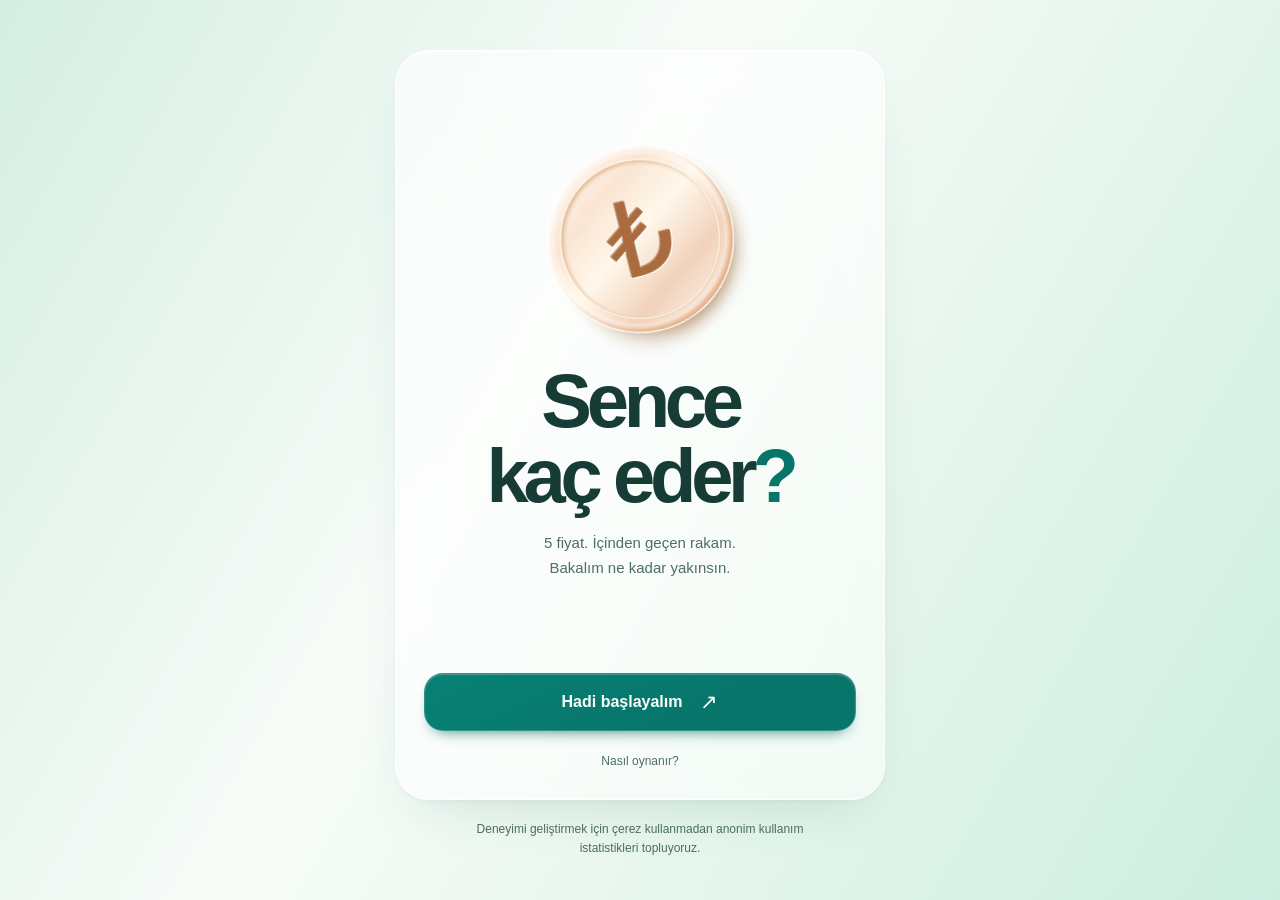
==== index.html @ 6768e103 "Publish site from 2be511b" ====
<!DOCTYPE html><html lang="tr"><head><meta charset="UTF-8"><meta name="viewport" content="width=device-width"><meta name="theme-color" content="#e7f4ef"><meta name="description" content="Her gün 5 yeni soruyla fiyat tahminini test et. Ürünleri, mekânları ve deneyimleri incele, fiyatlarını tahmin et. Ücretsiz oyna, üyelik gerekmez."><link rel="icon" href="/favicon.ico" sizes="16x16 32x32 48x48"><link rel="icon" href="/favicon-96.png" type="image/png" sizes="96x96"><link rel="icon" href="/favicon.svg" type="image/svg+xml" sizes="any"><link rel="apple-touch-icon" href="/apple-touch-icon.png" sizes="180x180"><link rel="canonical" href="https://sencekaceder.com/"><meta property="og:type" content="website"><meta property="og:locale" content="tr_TR"><meta property="og:site_name" content="Sence Kaç Eder?"><meta property="og:title" content="Sence Kaç Eder? | Günlük Fiyat Tahmin Oyunu"><meta property="og:description" content="Her gün 5 yeni soruyla fiyat tahminini test et. Ürünleri, mekânları ve deneyimleri incele, fiyatlarını tahmin et. Ücretsiz oyna, üyelik gerekmez."><meta property="og:url" content="https://sencekaceder.com/"><script type="application/ld+json">{"@context":"https://schema.org","@type":"WebSite","name":"Sence Kaç Eder?","url":"https://sencekaceder.com/","inLanguage":"tr-TR"}</script><title>Sence Kaç Eder? | Günlük Fiyat Tahmin Oyunu</title><link rel="stylesheet" href="/_astro/index.qCvv-Me1.css"></head><body><style>astro-island,astro-slot,astro-static-slot{display:contents}</style><script>(()=>{var e=async t=>{await(await t())()};(self.Astro||(self.Astro={})).load=e;window.dispatchEvent(new Event("astro:load"));})();</script><script>(()=>{var g=Object.defineProperty;var w=(a,s,c)=>s in a?g(a,s,{enumerable:!0,configurable:!0,writable:!0,value:c}):a[s]=c;var l=(a,s,c)=>w(a,typeof s!="symbol"?s+"":s,c);var E=new Set(["__proto__","constructor","prototype"]);{let a={0:t=>y(t),1:t=>c(t),2:t=>new RegExp(t),3:t=>new Date(t),4:t=>new Map(c(t)),5:t=>new Set(c(t)),6:t=>BigInt(t),7:t=>new URL(t),8:t=>new Uint8Array(t),9:t=>new Uint16Array(t),10:t=>new Uint32Array(t),11:t=>Number.POSITIVE_INFINITY*t},s=t=>{let[p,e]=t;return p in a?a[p](e):void 0},c=t=>t.map(s),y=t=>typeof t!="object"||t===null?t:Object.fromEntries(Object.entries(t).map(([p,e])=>[p,s(e)]));class f extends HTMLElement{constructor(){super(...arguments);l(this,"Component");l(this,"hydrator");l(this,"hydrate",async()=>{var b;if(!this.hydrator||!this.isConnected)return;let e=(b=this.parentElement)==null?void 0:b.closest("astro-island[ssr]");if(e){e.addEventListener("astro:hydrate",this.hydrate,{once:!0});return}let r=this.querySelectorAll("astro-slot"),n={},d=this.querySelectorAll("template[data-astro-template]");for(let o of d){let i=o.closest(this.tagName);i!=null&&i.isSameNode(this)&&(n[o.getAttribute("data-astro-template")||"default"]=o.innerHTML,o.remove())}for(let o of r){let i=o.closest(this.tagName);i!=null&&i.isSameNode(this)&&(n[o.getAttribute("name")||"default"]=o.innerHTML)}let u;try{u=this.hasAttribute("props")?y(JSON.parse(this.getAttribute("props"))):{}}catch(o){let i=this.getAttribute("component-url")||"<unknown>",v=this.getAttribute("component-export");throw v&&(i+=` (export ${v})`),console.error(`[hydrate] Error parsing props for component ${i}`,this.getAttribute("props"),o),o}let h;await this.hydrator(this)(this.Component,u,n,{client:this.getAttribute("client")}),this.removeAttribute("ssr"),this.dispatchEvent(new CustomEvent("astro:hydrate"))});l(this,"unmount",()=>{this.isConnected||this.dispatchEvent(new CustomEvent("astro:unmount"))})}disconnectedCallback(){document.removeEventListener("astro:after-swap",this.unmount),document.addEventListener("astro:after-swap",this.unmount,{once:!0})}connectedCallback(){if(!this.hasAttribute("await-children")||document.readyState==="interactive"||document.readyState==="complete")this.childrenConnectedCallback();else{let e=()=>{document.removeEventListener("DOMContentLoaded",e),r.disconnect(),this.childrenConnectedCallback()},r=new MutationObserver(()=>{var n;((n=this.lastChild)==null?void 0:n.nodeType)===Node.COMMENT_NODE&&this.lastChild.nodeValue==="astro:end"&&(this.lastChild.remove(),e())});r.observe(this,{childList:!0}),document.addEventListener("DOMContentLoaded",e)}}async childrenConnectedCallback(){let e=this.getAttribute("before-hydration-url");e&&await import(e),this.start()}getRetryImportUrl(e){let r=new URL(e,document.baseURI);return r.searchParams.set("astro-retry",Date.now().toString()),r.toString()}async importWithRetry(e){try{return await import(e)}catch(r){return await new Promise(n=>setTimeout(n,1e3)),import(this.getRetryImportUrl(e))}}handleHydrationError(e){let r=this.getAttribute("component-url"),n=new CustomEvent("astro:hydration-error",{cancelable:!0,bubbles:!0,composed:!0,detail:{error:e,componentUrl:r}});this.dispatchEvent(n)&&console.error(`[astro-island] Error hydrating ${r}`,e)}async start(){let e=JSON.parse(this.getAttribute("opts")),r=this.getAttribute("client");if(Astro[r]===void 0){window.addEventListener(`astro:${r}`,()=>this.start(),{once:!0});return}try{await Astro[r](async()=>{let n=this.getAttribute("renderer-url");try{let[d,{default:u}]=await Promise.all([this.importWithRetry(this.getAttribute("component-url")),n?this.importWithRetry(n):Promise.resolve({default:()=>()=>{}})]),h=this.getAttribute("component-export")||"default";if(h.includes(".")){this.Component=d;for(let m of h.split(".")){if(E.has(m)||!this.Component||typeof this.Component!="object"&&typeof this.Component!="function"||!Object.hasOwn(this.Component,m))throw new Error(`Invalid component export path: ${h}`);this.Component=this.Component[m]}}else{if(E.has(h))throw new Error(`Invalid component export path: ${h}`);this.Component=d[h]}return this.hydrator=u,this.hydrate}catch(d){return this.handleHydrationError(d),()=>{}}},e,this)}catch(n){this.handleHydrationError(n)}}attributeChangedCallback(){this.hydrate()}}l(f,"observedAttributes",["props"]),customElements.get("astro-island")||customElements.define("astro-island",f)}})();</script><astro-island uid="ZVTG8j" data-preact-island-id="1" component-url="/_astro/Game.D4lIVF66.js" component-export="Game" renderer-url="/_astro/client.WhCvNJpY.js" props="{&quot;quiz&quot;:[0,{&quot;schemaVersion&quot;:[0,1],&quot;date&quot;:[0,&quot;2026-10-31&quot;],&quot;title&quot;:[0,&quot;Sence Kaç Eder?&quot;],&quot;questions&quot;:[1,[[0,{&quot;id&quot;:[0,&quot;3cd3972b-d7e1-437f-942d-eb5e526b1c8e&quot;],&quot;title&quot;:[0,&quot;10 yıllık pasaport&quot;],&quot;prompt&quot;:[0,&quot;Sence bir kişinin harç ve defter bedeli toplam kaç TL?&quot;],&quot;targetPrice&quot;:[0,14800],&quot;information&quot;:[1,[[0,{&quot;type&quot;:[0,&quot;image&quot;],&quot;content&quot;:[0,&quot;Yurt dışı planı yapıyoruz. Önce pasaport!&quot;],&quot;imagePath&quot;:[0,&quot;assets/737e4084fcb768039e3acd4deb7b8e2ad7ac0d7fa36f66caa5822b5039c1fee6.png&quot;],&quot;imageAlt&quot;:[0,&quot;Harita üzerinde ortada bordo, yanında gri ve yeşil Türkiye Cumhuriyeti pasaportları&quot;]}],[0,{&quot;type&quot;:[0,&quot;text&quot;],&quot;content&quot;:[0,&quot;10 yıllık bordo pasaport çıkarıyoruz. Harç ve defter bedelini birlikte ödeyeceğiz.&quot;]}]]]}],[0,{&quot;id&quot;:[0,&quot;472a80d0-28f6-4af8-85f4-04edb8f66702&quot;],&quot;title&quot;:[0,&quot;Düğüne götürülen çeyrek altın&quot;],&quot;prompt&quot;:[0,&quot;Sence bir çeyrek altın kaç eder?&quot;],&quot;targetPrice&quot;:[0,10300],&quot;information&quot;:[1,[[0,{&quot;type&quot;:[0,&quot;image&quot;],&quot;content&quot;:[0,&quot;Düğüne gidiyoruz, bir çeyrek takalım!&quot;],&quot;imagePath&quot;:[0,&quot;assets/cc423c5a70fb5caea53c15cbb779e4caf0e503d17746fa6043d689ba731f6c3a.webp&quot;],&quot;imageAlt&quot;:[0,&quot;Kırmızı kurdeleli çeyrek ziynet altınının Atatürk portresi bulunan yüzü&quot;]}],[0,{&quot;type&quot;:[0,&quot;text&quot;],&quot;content&quot;:[0,&quot;Kuyumcudan yeni tarihli bir çeyrek altın alıyoruz.&quot;]}]]]}],[0,{&quot;id&quot;:[0,&quot;03fb9cff-b701-4272-8dfd-5adca8aa7260&quot;],&quot;title&quot;:[0,&quot;Klasik Monopoly kutusu&quot;],&quot;prompt&quot;:[0,&quot;Bu Monopoly kutusu sence kaç eder?&quot;],&quot;targetPrice&quot;:[0,1750],&quot;information&quot;:[1,[[0,{&quot;type&quot;:[0,&quot;image&quot;],&quot;content&quot;:[0,&quot;Bu akşam masaya Monopoly kuruluyor. Türkçe klasik kutuyu alıyoruz.&quot;],&quot;imagePath&quot;:[0,&quot;assets/6d375bb6344798cc192b249c57f5a6c8b87694892c7ef6e050fa0843b0d84bca.jpg&quot;],&quot;imageAlt&quot;:[0,&quot;Türkçe Klasik Emlak Ticareti Oyunu yazılı, Yeniköy hanesi ve araba piyonu görünen Monopoly kutusu&quot;]}],[0,{&quot;type&quot;:[0,&quot;image&quot;],&quot;content&quot;:[0,&quot;Sokakları alıp kira topluyoruz. Oyun tahtası, piyonlar, tapu kartları ve oyun parası kutuda.&quot;],&quot;imagePath&quot;:[0,&quot;assets/c2dd7d5c5d50835f04619230c5d7e7504e0592334b0c4f00cdc0358220a8531e.jpg&quot;],&quot;imageAlt&quot;:[0,&quot;Monopoly kutusunun yanında açılmış Türkçe oyun tahtası, piyonlar, zarlar, kartlar ve para tepsisi&quot;]}]]]}],[0,{&quot;id&quot;:[0,&quot;f6c47ccc-feee-4910-8b34-474aa7993b1e&quot;],&quot;title&quot;:[0,&quot;Sahilden balık tutmak için olta takımı&quot;],&quot;prompt&quot;:[0,&quot;Bu olta takımının tamamı sence kaç eder?&quot;],&quot;targetPrice&quot;:[0,6500],&quot;information&quot;:[1,[[0,{&quot;type&quot;:[0,&quot;image&quot;],&quot;content&quot;:[0,&quot;Sahile balık tutmaya gidiyoruz. Shimano’nun yeni başlayanlara uygun bir at-çek takımını alıyoruz.&quot;],&quot;imagePath&quot;:[0,&quot;assets/8336126885873ab0937cbe823c88a68f563edda1bd4449c1d3f4bcc000ee1b3d.jpg&quot;],&quot;imageAlt&quot;:[0,&quot;Paketteki Shimano olta kamışının tutma sapı ve halkalarıyla iki parça halinde görünümü&quot;]}],[0,{&quot;type&quot;:[0,&quot;image&quot;],&quot;content&quot;:[0,&quot;Kamış ve makinenin yanında misina, yapay yemler ve koruma kılıfı da pakete dahil.&quot;],&quot;imagePath&quot;:[0,&quot;assets/5e878ab6027ea560b443dd76925e72361a396517e64d185511a4a7eb19be9fcb.png&quot;],&quot;imageAlt&quot;:[0,&quot;Paketteki Shimano olta makinesinin misina sarılan kafası ve çevirme koluyla yakın görünümü&quot;]}]]]}],[0,{&quot;id&quot;:[0,&quot;de27334b-7dfc-4b96-9566-4f8581d792ae&quot;],&quot;title&quot;:[0,&quot;Hoparlörü içinde bir pikap&quot;],&quot;prompt&quot;:[0,&quot;Sence bu pikap kaç TL?&quot;],&quot;targetPrice&quot;:[0,8650],&quot;information&quot;:[1,[[0,{&quot;type&quot;:[0,&quot;image&quot;],&quot;content&quot;:[0,&quot;Plak dinlemeye başlıyoruz. İlk pikabımızı alacağız.&quot;],&quot;imagePath&quot;:[0,&quot;assets/655fa5379d201f317c583fde1e3a9a65aaaf0b96019a94bbd601909113d2184f.jpg&quot;],&quot;imageAlt&quot;:[0,&quot;Masa üzerindeki pikapta plak dinleyen, kulaklık takmış bir kişi&quot;]}],[0,{&quot;type&quot;:[0,&quot;image&quot;],&quot;content&quot;:[0,&quot;Giriş seviyesinde bir model. Hoparlörü içinde; ayrı ses sistemi gerekmiyor.&quot;],&quot;imagePath&quot;:[0,&quot;assets/730215438a62faabc18c501f984b09406c0de5fd89106cdcb3266d4c97885579.jpg&quot;],&quot;imageAlt&quot;:[0,&quot;Kapağı açık pikabın döner tablası, iğnesi ve ses düğmesi&quot;]}]]]}]]]}],&quot;quizVersion&quot;:[0,&quot;93708a1ed5f5233f900649ba76fe9623741d0b6c5e3effbb895af659d5589cf8&quot;]}" ssr client="load" opts="{&quot;name&quot;:&quot;Game&quot;,&quot;value&quot;:true}" await-children><main class="app-shell phase-start" aria-live="polite"><section class="start-preview"><section class="card start-view"><div class="glass-coin" aria-hidden="true"><span>₺</span></div><div class="start-copy"><h1>Sence<br/>kaç eder<span>?</span></h1><p class="start-description">5 fiyat. İçinden geçen rakam.<br/>Bakalım ne kadar yakınsın.</p></div><div class="start-actions"><button class="primary-button" data-primary-action="true">Hadi başlayalım <span aria-hidden="true">↗</span></button><button type="button" class="about-link">Nasıl oynanır?</button></div></section><dialog class="about-dialog" aria-labelledby="about-title"><span class="eyebrow">İKİ DAKİKALIK BİR OYUN</span><h2 id="about-title">Kulağa kolay geliyor.</h2><ul class="about-points"><li><span>01</span><p>Bilgileri incele, beş fiyatı tahmin et.</p></li><li><span>02</span><p>Her soruda beş hakkın var. Yanlış tahminde bir yıldız gider.</p></li><li><span>03</span><p>Gerçek fiyata ±%10 yaklaşırsan bildin!</p></li><li><span>↗</span><p>Her akşam 21.00'de yeni oyun. Ücretsiz, üyelik yok.</p></li></ul><button class="primary-button">Anladım</button></dialog></section></main><footer class="site-footer">Deneyimi geliştirmek için çerez kullanmadan anonim kullanım istatistikleri topluyoruz.</footer><!--astro:end--></astro-island><noscript><section class="no-script"><h1>Sence Kaç Eder?</h1><p>Oyunu oynayabilmek için JavaScript'i etkinleştirmen gerekiyor.</p><p>Bugünün quizinde 5 farklı fiyat tahmini var.</p></section></noscript></body></html>
---- _astro/index.qCvv-Me1.css ----
:root{--color-page:#e7f4ef;--color-surface:#f7fcfa;--color-glass:#ffffff94;--color-primary:#08756b;--color-primary-pressed:#086359;--color-primary-text:#08756b;--color-primary-gradient:#088174;--color-text:#173c36;--color-text-muted:#4e6e63;--color-border:#c8e3d8;--color-reward:#97642b;--color-success:#196c59;--color-error:#a74443;--color-input:#ffffffa6;--color-progress-inactive:#bddbd0;--color-backdrop:#173c364d;--coin-tint:247, 183, 132;--coin-deep:230, 155, 104;--coin-light:255, 246, 232;--coin-shadow:#b48b66;--coin-edge:#e5b086;--coin-rim:#fff9f0;--coin-ring-shadow:#deb58b;--coin-ring-glint:#edd0b0;--coin-ink:#aa6b3f;--coin-ink-shadow:#bf9572;--coin-ground-shadow:151, 92, 48;--font-body:-apple-system, BlinkMacSystemFont, "Segoe UI", sans-serif;--font-display:var(--font-body);--radius-card:34px;--radius-control:19px;--shadow-card:0 24px 60px -30px #206e583d, 0 2px 5px #206e580a, inset 0 1px 0 #fffffff2}*{box-sizing:border-box}html{background:var(--color-page);min-height:100%}body{min-height:100dvh;color:var(--color-text);font-family:var(--font-body);-webkit-font-smoothing:antialiased;background:linear-gradient(120deg,#d5eee3 0%,#f8fcf9 41%,#e3f5ea 70%,#cceee1 100%);margin:0;display:flow-root}button,input{font:inherit}button{color:inherit;-webkit-tap-highlight-color:transparent}button:focus-visible,summary:focus-visible{outline:3px solid var(--color-primary-text);outline-offset:4px}input:focus-visible{outline:3px solid var(--color-primary-text);outline-offset:3px}.app-shell{width:min(490px,100% - 28px);margin:max(16px, env(safe-area-inset-top)) auto 20px}.card{border-radius:var(--radius-card);background:var(--color-glass);box-shadow:var(--shadow-card);-webkit-backdrop-filter:blur(22px);backdrop-filter:blur(22px);border:1px solid #ffffffe6}.site-footer{max-width:400px;padding:0 16px env(safe-area-inset-bottom);color:var(--color-text-muted);text-align:center;margin:18px auto 20px;font-size:12px;line-height:1.55}.eyebrow{color:var(--color-text-muted);letter-spacing:.12em;font-size:10px;font-weight:650;display:block}.primary-button,.secondary-button{border-radius:var(--radius-control);color:#fafffc;background:linear-gradient(155deg, var(--color-primary-gradient), var(--color-primary) 65%);cursor:pointer;border:1px solid #ffffff2e;justify-content:center;align-items:center;gap:18px;width:100%;min-height:58px;padding:15px 24px;font-size:16px;font-weight:650;transition:transform .18s,box-shadow .18s;display:flex;box-shadow:0 8px 16px -10px #086359,inset 0 1px 1px #ffffff3d}.primary-button span[aria-hidden]{font-size:21px;font-weight:400}.primary-button:hover{background:linear-gradient(155deg, var(--color-primary-gradient), var(--color-primary-pressed) 65%)}.primary-button:active{transform:scale(.98)}.primary-button:disabled{color:#55756a;cursor:default;background:#d9e9e1;transform:none;box-shadow:inset 0 1px #fff}.secondary-button{color:var(--color-text);background:var(--color-input)}.ghost-button,.about-link{min-height:44px;color:var(--color-text-muted);cursor:pointer;background:0 0;border:0;padding:10px;font-size:12px}.icon-button{border:1px solid var(--color-border);width:44px;height:44px;color:var(--color-text);background:var(--color-input);cursor:pointer;border-radius:50%;flex:none;font-size:24px}.start-view{text-align:center;flex-direction:column;align-items:center;min-height:min(760px,100dvh - 100px);padding:28px 28px 16px;display:flex}.glass-coin{background:linear-gradient(145deg, #fffffff2, rgba(var(--coin-tint), .35) 29%, rgba(var(--coin-light), .85) 48%, rgba(var(--coin-deep), .44) 70%, #ffffffd9);width:164px;height:164px;box-shadow:10px 12px 18px -12px var(--coin-shadow), inset 2px 2px 3px #fff, inset -3px -4px 4px var(--coin-edge), inset 0 0 0 8px #ffffff52, 0 38px 18px -27px rgba(var(--coin-ground-shadow), .2);border:1px solid #fffffff2;border-radius:50%;flex:none;place-items:center;margin:auto 0 16px;animation:.85s cubic-bezier(.2,.75,.3,1) both coin-arrive;display:grid;position:relative;transform:rotate(-14deg)}.glass-coin:before{content:"";border:1px solid var(--coin-rim);box-shadow:inset 2px 2px 4px var(--coin-ring-shadow), 1px 1px 1px var(--coin-ring-glint);border-radius:50%;position:absolute;inset:13px}.glass-coin span{color:var(--coin-ink);text-shadow:1px 1px #fff, -1px -1px var(--coin-ink-shadow);font-size:91px;font-weight:500}@keyframes coin-arrive{0%{opacity:0;transform:translateY(14px)rotate(-25deg)}}.start-copy{margin-bottom:auto}.start-copy h1{letter-spacing:-.07em;margin:14px 0 18px;font-size:clamp(56px,15vw,69px);font-weight:580;line-height:.99}.start-copy h1>span{color:var(--color-primary-text)}.start-description{color:var(--color-text-muted);margin:0;font-size:15px;line-height:1.65}.start-actions{width:100%;margin-top:26px}.about-link{margin-top:8px;font-size:12px}.game-top{margin:0 8px 15px}.progress-track{grid-template-columns:repeat(5,1fr);gap:5px;display:grid}.progress-segment{background:var(--color-progress-inactive);border-radius:10px;height:3px}.progress-segment.current{background:var(--color-primary)}.progress-segment.done{background:#69ac91}.question-card{flex-direction:column;min-height:min(690px,100dvh - 98px);display:flex}.phase-information .question-card{cursor:pointer}.swipe-area{touch-action:pan-y pinch-zoom}.screen-area{flex-direction:column;flex:1;padding:0 24px 24px;display:flex}.info-screen{flex-direction:column;flex:1;justify-content:center;animation:.32s both enter;display:flex}@keyframes enter{0%{opacity:0;transform:translateY(8px)}}.info-image{object-fit:contain;background:#ffffff9e;border-radius:20px;width:100%;height:min(36dvh,310px);display:block}.info-label{color:var(--color-text-muted);text-transform:uppercase;letter-spacing:.06em;margin:20px 0 10px;font-size:16px;font-weight:650;line-height:1.35}.info-content{letter-spacing:-.035em;margin:0;font-size:clamp(24px,6.5vw,30px);font-weight:580;line-height:1.2}.screen-footer{margin-top:26px}.question-steps{justify-content:center;display:flex}.question-step-list{flex-wrap:wrap;justify-content:center;align-items:center;gap:2px;min-width:0;margin:0;padding:0;list-style:none;display:flex}.question-step{border-radius:50%;justify-content:center;align-items:center;min-width:44px;min-height:44px;padding:10px;display:inline-flex}.question-step-dot{opacity:.5;background:currentColor;border-radius:50%;width:8px;height:8px}.question-step[aria-current=step]{color:var(--color-primary)}.question-step[aria-current=step] .question-step-dot{opacity:1;transform:scale(1.5)}.guess-step{padding-block:6px;font-size:21px;font-weight:600}.guess-step[aria-current=step]{color:#fafffc;background:var(--color-primary);box-shadow:inset 0 1px 1px #ffffff3d}.question-step:hover:not([aria-current=step]){color:var(--color-primary-text);background:var(--color-input)}.guess-screen{text-align:center;align-items:stretch}.guess-intro>.eyebrow{margin-top:clamp(56px,10dvh,84px);font-size:12px}.guess-actions{margin-top:auto;padding-top:30px}.guess-actions>.primary-button{font-size:18px}.guess-footer{margin-top:32px}.guess-screen h2{letter-spacing:-.05em;max-width:420px;margin:24px auto;font-size:clamp(28px,8vw,37px);font-weight:580;line-height:1.13}.guess-hint{min-height:24px;color:var(--color-error);margin:12px 0 0;font-size:16px;font-weight:650}.price-wrap{position:relative}.price-wrap input{width:100%;height:90px;color:var(--color-text);background:var(--color-input);letter-spacing:-.04em;text-align:center;font-variant-numeric:tabular-nums;caret-color:var(--color-primary);border:1px solid #abcdbd;border-radius:22px;padding:0 76px 0 14px;font-size:clamp(36px,9vw,42px);font-weight:550;box-shadow:inset 0 2px 5px #206e580a,0 1px #fff}.price-wrap input::placeholder{color:#66897b}.price-wrap input::selection{color:var(--color-text);background:#c8e3d8}.price-currency{color:var(--color-text-muted);pointer-events:none;font-size:16px;position:absolute;top:50%;right:53px;transform:translateY(-50%)}.price-clear{width:44px;height:44px;color:var(--color-text-muted);cursor:pointer;background:0 0;border:0;border-radius:50%;place-items:center;padding:0;display:grid;position:absolute;top:50%;right:4px;transform:translateY(-50%)}.price-clear:hover{color:var(--color-primary);background:#c8e3d880}.guess-history{margin-top:14px}.guess-history>div{flex-wrap:wrap;justify-content:center;gap:8px;display:flex}.guess-history span{border-bottom:1px solid var(--color-border);padding:6px 10px;font-size:16px;font-weight:550}.guess-history strong{color:var(--color-error);margin-left:3px}.attempt-stars{padding:0 0 12px}.stars{color:var(--color-reward);gap:5px;font-size:23px;line-height:1.3;display:inline-flex}.stars .lost{color:var(--color-progress-inactive)}.attempt-stars .stars{font-size:26px}.reveal-view{text-align:center;flex-direction:column;align-items:center;min-height:min(690px,100dvh - 98px);padding:34px 24px 24px;display:flex}.reveal-icon{width:114px;height:114px;color:var(--color-success);background:linear-gradient(145deg,#f4fffd,#d1e9e4 55%,#eafff9);border:1px solid #fffffff2;border-radius:50%;place-items:center;margin:auto 0 25px;font-size:48px;animation:.5s both enter;display:grid;box-shadow:inset 2px 2px 3px #fff,inset -2px -3px 3px #b8d8cf,0 16px 24px -20px #4c8c7d}.reveal-icon.failed{color:var(--color-error);background:linear-gradient(145deg,#fff8f7,#ecd8d7 65%,#fff5f1);box-shadow:inset 2px 2px 3px #fff,inset -2px -3px 3px #d9b8b7}.reveal-view h1{letter-spacing:-.05em;margin:0;font-size:36px;font-weight:570}.actual-price{width:100%;margin:29px 0 24px}.actual-price small{color:var(--color-text-muted);margin-bottom:8px;font-size:12px;display:block}.actual-price strong{letter-spacing:-.04em;font-size:clamp(32px,9vw,43px);font-weight:550}.actual-price strong span{font-size:18px;font-weight:400}.earned-stars{margin-bottom:auto}.reveal-view>.primary-button{margin-top:30px}.result-view{--result-color:#825f27;text-align:center;flex-direction:column;padding:28px 24px 24px;display:flex}.result-perfect{--result-color:#196c59}.result-great{--result-color:#347345}.result-fair{--result-color:#95602b}.result-low{--result-color:#a74443}.result-score{width:155px;height:155px;color:var(--result-color);background:linear-gradient(145deg,#fff,#daeee3 55%,#fcfffd);border:1px solid #fff;border-radius:50%;justify-content:center;align-items:baseline;margin:0 auto 16px;padding-top:45px;display:flex;box-shadow:inset 2px 2px 3px #fff,inset -2px -3px 3px #b1d6c3,0 20px 24px -22px #6f9f86}.result-score strong{letter-spacing:-.075em;font-size:64px;font-weight:550;line-height:1}.result-score>span{margin-left:5px;font-size:16px}.result-message{letter-spacing:-.025em;margin:0;font-size:20px;font-weight:550}.result-review{text-align:left;margin:23px 0}.result-question{border-bottom:1px solid var(--color-border)}.result-question summary{cursor:pointer;grid-template-columns:15px minmax(0,1fr) auto;align-items:center;gap:10px;min-height:60px;padding:10px 0;list-style:none;display:grid}.result-question summary::-webkit-details-marker{display:none}.result-question-number{color:var(--color-text-muted);font-size:13px}.result-question-title{min-width:0;font-size:16px;font-weight:550;line-height:1.4}.result-question-stars .stars{gap:2px;font-size:16px}.result-question-detail{padding:0 0 18px 25px}.result-question-detail>p{color:var(--color-text-muted);font-size:16px;line-height:1.5}.result-question-detail>strong{color:var(--color-text);letter-spacing:-.04em;font-size:24px}.result-question-detail ul{gap:12px;padding:0;font-size:16px;line-height:1.5;list-style:none;display:grid}.result-question-detail small{color:var(--color-text-muted);font-size:13px;display:block}.share-status{color:var(--color-text-muted);margin:14px 0 0;font-size:14px}.result-actions{gap:12px;display:grid}.follow-profiles{margin:0;padding:0 24px 24px;list-style:none}.follow-profiles li+li{border-top:1px solid var(--color-border)}.follow-profiles a{min-height:80px;color:var(--color-text);text-align:left;border-radius:12px;grid-template-columns:44px minmax(0,1fr) 20px;align-items:center;gap:12px;padding:12px 4px;text-decoration:none;display:grid}.follow-profiles a:hover{background:#e7f4ef}.follow-profiles a:focus-visible{outline:3px solid var(--color-primary-text);outline-offset:2px}.follow-profile-icon{width:44px;height:44px;color:var(--color-primary-text);background:#e7f4ef;border-radius:12px;place-items:center;display:grid}.follow-profile-text{gap:3px;display:grid}.follow-profile-text strong{font-size:16px;font-weight:600}.follow-profile-text>span{color:var(--color-text-muted);font-size:14px}.follow-profile-arrow{color:var(--color-primary-text);font-size:20px}.about-dialog,.follow-dialog{width:min(440px,100% - 28px);max-height:calc(100dvh - 56px);color:var(--color-text);background:var(--color-surface);border:1px solid #fff;border-radius:30px;padding:0;overflow:auto;box-shadow:0 24px 80px #173c3633}.about-dialog::backdrop{background:var(--color-backdrop);-webkit-backdrop-filter:blur(9px);backdrop-filter:blur(9px)}.follow-dialog::backdrop{background:var(--color-backdrop);-webkit-backdrop-filter:blur(9px);backdrop-filter:blur(9px)}.dialog-header{background:var(--color-surface);border-bottom:1px solid var(--color-border);justify-content:space-between;align-items:center;gap:12px;padding:22px;display:flex;position:sticky;top:0}.dialog-header h2{letter-spacing:-.04em;margin:0;font-size:24px;font-weight:550;line-height:1.15}.about-dialog{padding:30px 24px 24px}.about-dialog h2{letter-spacing:-.05em;margin:16px 0 0;font-size:33px;font-weight:550;line-height:1.1}.about-points{gap:0;margin:25px 0;padding:0;list-style:none;display:grid}.about-points li{border-top:1px solid var(--color-border);grid-template-columns:24px 1fr;gap:12px;padding:15px 0;display:grid}.about-points span{color:var(--color-text-muted);font-size:11px}.about-points p{margin:0;font-size:14px;line-height:1.5}.no-script{max-width:440px;margin:40px auto;padding:24px}@media (min-width:760px){.app-shell{margin-top:50px}.start-view{min-height:750px}.question-card,.reveal-view{min-height:700px}.glass-coin{width:188px;height:188px}.glass-coin span{font-size:105px}.start-copy h1{font-size:76px}.screen-area{padding:0 34px 32px}}@media (max-height:720px) and (max-width:759px){.start-view{padding-top:21px}.glass-coin{width:126px;height:126px;margin-top:24px;margin-bottom:8px}.glass-coin span{font-size:70px}.glass-coin:before{inset:10px}.start-copy h1{margin-top:12px;margin-bottom:14px;font-size:58px}.start-description{font-size:13px}.start-actions{margin-top:22px}.screen-area{padding-bottom:20px}.info-image{height:30dvh}.guess-intro>.eyebrow{margin-top:52px}.guess-screen h2{margin-top:22px;margin-bottom:20px;font-size:28px}.price-wrap input{height:78px}.guess-actions{padding-top:21px}.attempt-stars{padding-bottom:10px}.guess-history{margin-top:16px}.reveal-icon{width:93px;height:93px;margin-bottom:20px}.actual-price{margin-top:23px;margin-bottom:22px}.result-view{padding-top:22px}.result-score{width:116px;height:116px;margin-bottom:14px;padding-top:32px}.result-score strong{font-size:48px}.result-review{margin:17px 0}}@media (max-width:350px){.app-shell{width:calc(100% - 20px);margin-top:12px}.start-view{padding-inline:20px}.start-copy h1{font-size:53px}.screen-area,.reveal-view,.result-view{padding-inline:18px}.info-content{font-size:24px}.price-wrap input{font-size:32px}.result-question summary{gap:7px}.result-question-stars .stars{gap:1px}}@media (prefers-reduced-motion:reduce){*,:before,:after{scroll-behavior:auto!important;transition:none!important;animation:none!important}}
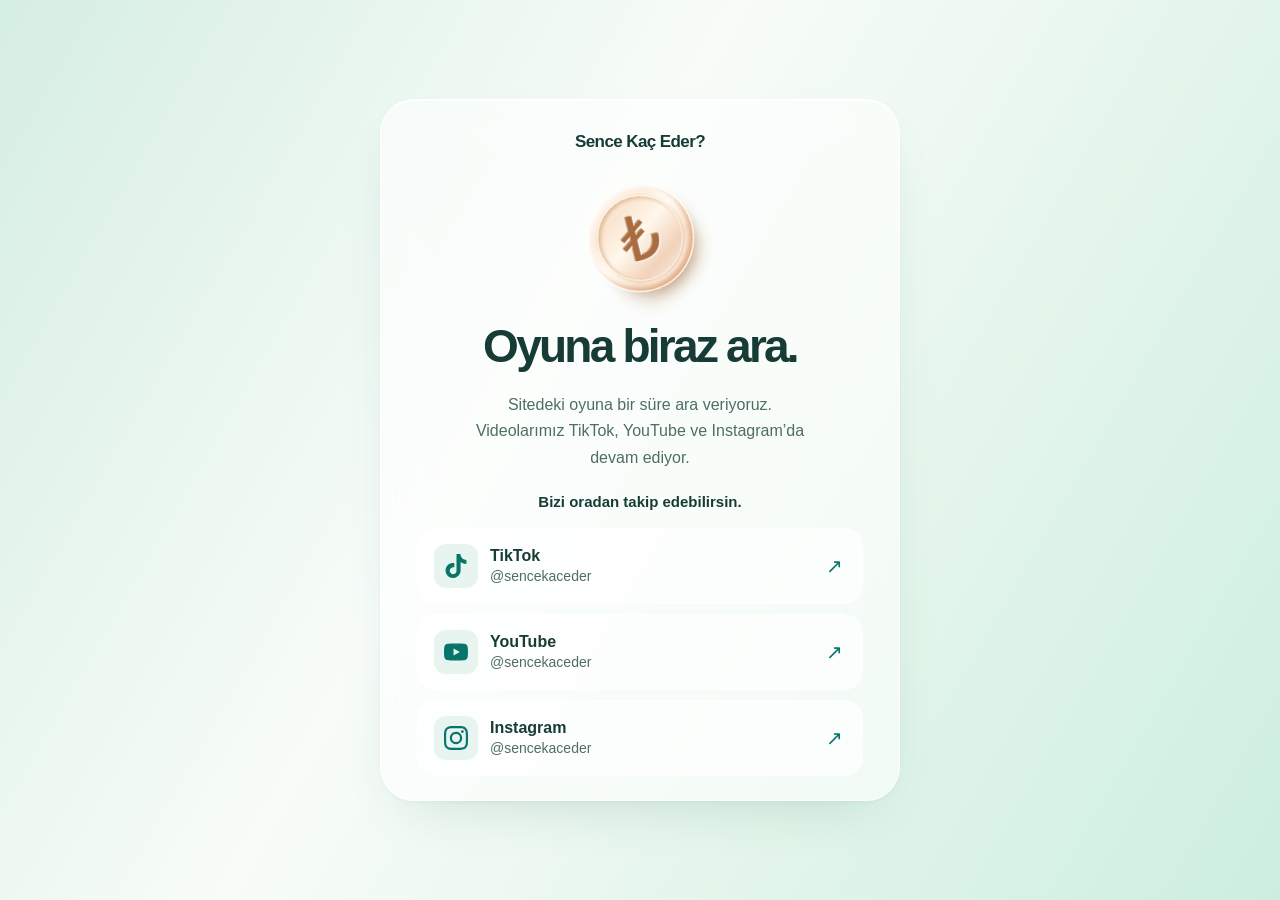
==== commit 1265e43a: "Publish site from 7b657a5" ====
--- a/index.html
+++ b/index.html
@@ -1 +1 @@
-<!DOCTYPE html><html lang="tr"><head><meta charset="UTF-8"><meta name="viewport" content="width=device-width"><meta name="theme-color" content="#e7f4ef"><meta name="description" content="Her gün 5 yeni soruyla fiyat tahminini test et. Ürünleri, mekânları ve deneyimleri incele, fiyatlarını tahmin et. Ücretsiz oyna, üyelik gerekmez."><link rel="icon" href="/favicon.ico" sizes="16x16 32x32 48x48"><link rel="icon" href="/favicon-96.png" type="image/png" sizes="96x96"><link rel="icon" href="/favicon.svg" type="image/svg+xml" sizes="any"><link rel="apple-touch-icon" href="/apple-touch-icon.png" sizes="180x180"><link rel="canonical" href="https://sencekaceder.com/"><meta property="og:type" content="website"><meta property="og:locale" content="tr_TR"><meta property="og:site_name" content="Sence Kaç Eder?"><meta property="og:title" content="Sence Kaç Eder? | Günlük Fiyat Tahmin Oyunu"><meta property="og:description" content="Her gün 5 yeni soruyla fiyat tahminini test et. Ürünleri, mekânları ve deneyimleri incele, fiyatlarını tahmin et. Ücretsiz oyna, üyelik gerekmez."><meta property="og:url" content="https://sencekaceder.com/"><script type="application/ld+json">{"@context":"https://schema.org","@type":"WebSite","name":"Sence Kaç Eder?","url":"https://sencekaceder.com/","inLanguage":"tr-TR"}</script><title>Sence Kaç Eder? | Günlük Fiyat Tahmin Oyunu</title><link rel="stylesheet" href="/_astro/index.qCvv-Me1.css"></head><body><style>astro-island,astro-slot,astro-static-slot{display:contents}</style><script>(()=>{var e=async t=>{await(await t())()};(self.Astro||(self.Astro={})).load=e;window.dispatchEvent(new Event("astro:load"));})();</script><script>(()=>{var g=Object.defineProperty;var w=(a,s,c)=>s in a?g(a,s,{enumerable:!0,configurable:!0,writable:!0,value:c}):a[s]=c;var l=(a,s,c)=>w(a,typeof s!="symbol"?s+"":s,c);var E=new Set(["__proto__","constructor","prototype"]);{let a={0:t=>y(t),1:t=>c(t),2:t=>new RegExp(t),3:t=>new Date(t),4:t=>new Map(c(t)),5:t=>new Set(c(t)),6:t=>BigInt(t),7:t=>new URL(t),8:t=>new Uint8Array(t),9:t=>new Uint16Array(t),10:t=>new Uint32Array(t),11:t=>Number.POSITIVE_INFINITY*t},s=t=>{let[p,e]=t;return p in a?a[p](e):void 0},c=t=>t.map(s),y=t=>typeof t!="object"||t===null?t:Object.fromEntries(Object.entries(t).map(([p,e])=>[p,s(e)]));class f extends HTMLElement{constructor(){super(...arguments);l(this,"Component");l(this,"hydrator");l(this,"hydrate",async()=>{var b;if(!this.hydrator||!this.isConnected)return;let e=(b=this.parentElement)==null?void 0:b.closest("astro-island[ssr]");if(e){e.addEventListener("astro:hydrate",this.hydrate,{once:!0});return}let r=this.querySelectorAll("astro-slot"),n={},d=this.querySelectorAll("template[data-astro-template]");for(let o of d){let i=o.closest(this.tagName);i!=null&&i.isSameNode(this)&&(n[o.getAttribute("data-astro-template")||"default"]=o.innerHTML,o.remove())}for(let o of r){let i=o.closest(this.tagName);i!=null&&i.isSameNode(this)&&(n[o.getAttribute("name")||"default"]=o.innerHTML)}let u;try{u=this.hasAttribute("props")?y(JSON.parse(this.getAttribute("props"))):{}}catch(o){let i=this.getAttribute("component-url")||"<unknown>",v=this.getAttribute("component-export");throw v&&(i+=` (export ${v})`),console.error(`[hydrate] Error parsing props for component ${i}`,this.getAttribute("props"),o),o}let h;await this.hydrator(this)(this.Component,u,n,{client:this.getAttribute("client")}),this.removeAttribute("ssr"),this.dispatchEvent(new CustomEvent("astro:hydrate"))});l(this,"unmount",()=>{this.isConnected||this.dispatchEvent(new CustomEvent("astro:unmount"))})}disconnectedCallback(){document.removeEventListener("astro:after-swap",this.unmount),document.addEventListener("astro:after-swap",this.unmount,{once:!0})}connectedCallback(){if(!this.hasAttribute("await-children")||document.readyState==="interactive"||document.readyState==="complete")this.childrenConnectedCallback();else{let e=()=>{document.removeEventListener("DOMContentLoaded",e),r.disconnect(),this.childrenConnectedCallback()},r=new MutationObserver(()=>{var n;((n=this.lastChild)==null?void 0:n.nodeType)===Node.COMMENT_NODE&&this.lastChild.nodeValue==="astro:end"&&(this.lastChild.remove(),e())});r.observe(this,{childList:!0}),document.addEventListener("DOMContentLoaded",e)}}async childrenConnectedCallback(){let e=this.getAttribute("before-hydration-url");e&&await import(e),this.start()}getRetryImportUrl(e){let r=new URL(e,document.baseURI);return r.searchParams.set("astro-retry",Date.now().toString()),r.toString()}async importWithRetry(e){try{return await import(e)}catch(r){return await new Promise(n=>setTimeout(n,1e3)),import(this.getRetryImportUrl(e))}}handleHydrationError(e){let r=this.getAttribute("component-url"),n=new CustomEvent("astro:hydration-error",{cancelable:!0,bubbles:!0,composed:!0,detail:{error:e,componentUrl:r}});this.dispatchEvent(n)&&console.error(`[astro-island] Error hydrating ${r}`,e)}async start(){let e=JSON.parse(this.getAttribute("opts")),r=this.getAttribute("client");if(Astro[r]===void 0){window.addEventListener(`astro:${r}`,()=>this.start(),{once:!0});return}try{await Astro[r](async()=>{let n=this.getAttribute("renderer-url");try{let[d,{default:u}]=await Promise.all([this.importWithRetry(this.getAttribute("component-url")),n?this.importWithRetry(n):Promise.resolve({default:()=>()=>{}})]),h=this.getAttribute("component-export")||"default";if(h.includes(".")){this.Component=d;for(let m of h.split(".")){if(E.has(m)||!this.Component||typeof this.Component!="object"&&typeof this.Component!="function"||!Object.hasOwn(this.Component,m))throw new Error(`Invalid component export path: ${h}`);this.Component=this.Component[m]}}else{if(E.has(h))throw new Error(`Invalid component export path: ${h}`);this.Component=d[h]}return this.hydrator=u,this.hydrate}catch(d){return this.handleHydrationError(d),()=>{}}},e,this)}catch(n){this.handleHydrationError(n)}}attributeChangedCallback(){this.hydrate()}}l(f,"observedAttributes",["props"]),customElements.get("astro-island")||customElements.define("astro-island",f)}})();</script><astro-island uid="ZVTG8j" data-preact-island-id="1" component-url="/_astro/Game.D4lIVF66.js" component-export="Game" renderer-url="/_astro/client.WhCvNJpY.js" props="{&quot;quiz&quot;:[0,{&quot;schemaVersion&quot;:[0,1],&quot;date&quot;:[0,&quot;2026-10-31&quot;],&quot;title&quot;:[0,&quot;Sence Kaç Eder?&quot;],&quot;questions&quot;:[1,[[0,{&quot;id&quot;:[0,&quot;3cd3972b-d7e1-437f-942d-eb5e526b1c8e&quot;],&quot;title&quot;:[0,&quot;10 yıllık pasaport&quot;],&quot;prompt&quot;:[0,&quot;Sence bir kişinin harç ve defter bedeli toplam kaç TL?&quot;],&quot;targetPrice&quot;:[0,14800],&quot;information&quot;:[1,[[0,{&quot;type&quot;:[0,&quot;image&quot;],&quot;content&quot;:[0,&quot;Yurt dışı planı yapıyoruz. Önce pasaport!&quot;],&quot;imagePath&quot;:[0,&quot;assets/737e4084fcb768039e3acd4deb7b8e2ad7ac0d7fa36f66caa5822b5039c1fee6.png&quot;],&quot;imageAlt&quot;:[0,&quot;Harita üzerinde ortada bordo, yanında gri ve yeşil Türkiye Cumhuriyeti pasaportları&quot;]}],[0,{&quot;type&quot;:[0,&quot;text&quot;],&quot;content&quot;:[0,&quot;10 yıllık bordo pasaport çıkarıyoruz. Harç ve defter bedelini birlikte ödeyeceğiz.&quot;]}]]]}],[0,{&quot;id&quot;:[0,&quot;472a80d0-28f6-4af8-85f4-04edb8f66702&quot;],&quot;title&quot;:[0,&quot;Düğüne götürülen çeyrek altın&quot;],&quot;prompt&quot;:[0,&quot;Sence bir çeyrek altın kaç eder?&quot;],&quot;targetPrice&quot;:[0,10300],&quot;information&quot;:[1,[[0,{&quot;type&quot;:[0,&quot;image&quot;],&quot;content&quot;:[0,&quot;Düğüne gidiyoruz, bir çeyrek takalım!&quot;],&quot;imagePath&quot;:[0,&quot;assets/cc423c5a70fb5caea53c15cbb779e4caf0e503d17746fa6043d689ba731f6c3a.webp&quot;],&quot;imageAlt&quot;:[0,&quot;Kırmızı kurdeleli çeyrek ziynet altınının Atatürk portresi bulunan yüzü&quot;]}],[0,{&quot;type&quot;:[0,&quot;text&quot;],&quot;content&quot;:[0,&quot;Kuyumcudan yeni tarihli bir çeyrek altın alıyoruz.&quot;]}]]]}],[0,{&quot;id&quot;:[0,&quot;03fb9cff-b701-4272-8dfd-5adca8aa7260&quot;],&quot;title&quot;:[0,&quot;Klasik Monopoly kutusu&quot;],&quot;prompt&quot;:[0,&quot;Bu Monopoly kutusu sence kaç eder?&quot;],&quot;targetPrice&quot;:[0,1750],&quot;information&quot;:[1,[[0,{&quot;type&quot;:[0,&quot;image&quot;],&quot;content&quot;:[0,&quot;Bu akşam masaya Monopoly kuruluyor. Türkçe klasik kutuyu alıyoruz.&quot;],&quot;imagePath&quot;:[0,&quot;assets/6d375bb6344798cc192b249c57f5a6c8b87694892c7ef6e050fa0843b0d84bca.jpg&quot;],&quot;imageAlt&quot;:[0,&quot;Türkçe Klasik Emlak Ticareti Oyunu yazılı, Yeniköy hanesi ve araba piyonu görünen Monopoly kutusu&quot;]}],[0,{&quot;type&quot;:[0,&quot;image&quot;],&quot;content&quot;:[0,&quot;Sokakları alıp kira topluyoruz. Oyun tahtası, piyonlar, tapu kartları ve oyun parası kutuda.&quot;],&quot;imagePath&quot;:[0,&quot;assets/c2dd7d5c5d50835f04619230c5d7e7504e0592334b0c4f00cdc0358220a8531e.jpg&quot;],&quot;imageAlt&quot;:[0,&quot;Monopoly kutusunun yanında açılmış Türkçe oyun tahtası, piyonlar, zarlar, kartlar ve para tepsisi&quot;]}]]]}],[0,{&quot;id&quot;:[0,&quot;f6c47ccc-feee-4910-8b34-474aa7993b1e&quot;],&quot;title&quot;:[0,&quot;Sahilden balık tutmak için olta takımı&quot;],&quot;prompt&quot;:[0,&quot;Bu olta takımının tamamı sence kaç eder?&quot;],&quot;targetPrice&quot;:[0,6500],&quot;information&quot;:[1,[[0,{&quot;type&quot;:[0,&quot;image&quot;],&quot;content&quot;:[0,&quot;Sahile balık tutmaya gidiyoruz. Shimano’nun yeni başlayanlara uygun bir at-çek takımını alıyoruz.&quot;],&quot;imagePath&quot;:[0,&quot;assets/8336126885873ab0937cbe823c88a68f563edda1bd4449c1d3f4bcc000ee1b3d.jpg&quot;],&quot;imageAlt&quot;:[0,&quot;Paketteki Shimano olta kamışının tutma sapı ve halkalarıyla iki parça halinde görünümü&quot;]}],[0,{&quot;type&quot;:[0,&quot;image&quot;],&quot;content&quot;:[0,&quot;Kamış ve makinenin yanında misina, yapay yemler ve koruma kılıfı da pakete dahil.&quot;],&quot;imagePath&quot;:[0,&quot;assets/5e878ab6027ea560b443dd76925e72361a396517e64d185511a4a7eb19be9fcb.png&quot;],&quot;imageAlt&quot;:[0,&quot;Paketteki Shimano olta makinesinin misina sarılan kafası ve çevirme koluyla yakın görünümü&quot;]}]]]}],[0,{&quot;id&quot;:[0,&quot;de27334b-7dfc-4b96-9566-4f8581d792ae&quot;],&quot;title&quot;:[0,&quot;Hoparlörü içinde bir pikap&quot;],&quot;prompt&quot;:[0,&quot;Sence bu pikap kaç TL?&quot;],&quot;targetPrice&quot;:[0,8650],&quot;information&quot;:[1,[[0,{&quot;type&quot;:[0,&quot;image&quot;],&quot;content&quot;:[0,&quot;Plak dinlemeye başlıyoruz. İlk pikabımızı alacağız.&quot;],&quot;imagePath&quot;:[0,&quot;assets/655fa5379d201f317c583fde1e3a9a65aaaf0b96019a94bbd601909113d2184f.jpg&quot;],&quot;imageAlt&quot;:[0,&quot;Masa üzerindeki pikapta plak dinleyen, kulaklık takmış bir kişi&quot;]}],[0,{&quot;type&quot;:[0,&quot;image&quot;],&quot;content&quot;:[0,&quot;Giriş seviyesinde bir model. Hoparlörü içinde; ayrı ses sistemi gerekmiyor.&quot;],&quot;imagePath&quot;:[0,&quot;assets/730215438a62faabc18c501f984b09406c0de5fd89106cdcb3266d4c97885579.jpg&quot;],&quot;imageAlt&quot;:[0,&quot;Kapağı açık pikabın döner tablası, iğnesi ve ses düğmesi&quot;]}]]]}]]]}],&quot;quizVersion&quot;:[0,&quot;93708a1ed5f5233f900649ba76fe9623741d0b6c5e3effbb895af659d5589cf8&quot;]}" ssr client="load" opts="{&quot;name&quot;:&quot;Game&quot;,&quot;value&quot;:true}" await-children><main class="app-shell phase-start" aria-live="polite"><section class="start-preview"><section class="card start-view"><div class="glass-coin" aria-hidden="true"><span>₺</span></div><div class="start-copy"><h1>Sence<br/>kaç eder<span>?</span></h1><p class="start-description">5 fiyat. İçinden geçen rakam.<br/>Bakalım ne kadar yakınsın.</p></div><div class="start-actions"><button class="primary-button" data-primary-action="true">Hadi başlayalım <span aria-hidden="true">↗</span></button><button type="button" class="about-link">Nasıl oynanır?</button></div></section><dialog class="about-dialog" aria-labelledby="about-title"><span class="eyebrow">İKİ DAKİKALIK BİR OYUN</span><h2 id="about-title">Kulağa kolay geliyor.</h2><ul class="about-points"><li><span>01</span><p>Bilgileri incele, beş fiyatı tahmin et.</p></li><li><span>02</span><p>Her soruda beş hakkın var. Yanlış tahminde bir yıldız gider.</p></li><li><span>03</span><p>Gerçek fiyata ±%10 yaklaşırsan bildin!</p></li><li><span>↗</span><p>Her akşam 21.00'de yeni oyun. Ücretsiz, üyelik yok.</p></li></ul><button class="primary-button">Anladım</button></dialog></section></main><footer class="site-footer">Deneyimi geliştirmek için çerez kullanmadan anonim kullanım istatistikleri topluyoruz.</footer><!--astro:end--></astro-island><noscript><section class="no-script"><h1>Sence Kaç Eder?</h1><p>Oyunu oynayabilmek için JavaScript'i etkinleştirmen gerekiyor.</p><p>Bugünün quizinde 5 farklı fiyat tahmini var.</p></section></noscript></body></html>+<!DOCTYPE html><html lang="tr" data-astro-cid-px6qshpi><head><meta charset="UTF-8"><meta name="viewport" content="width=device-width"><meta name="theme-color" content="#e7f4ef"><meta name="description" content="Sitedeki oyuna bir süre ara veriyoruz. Videolarımız TikTok, YouTube ve Instagram’da devam ediyor. Bizi oradan takip edebilirsin."><link rel="icon" href="/favicon.ico" sizes="16x16 32x32 48x48"><link rel="icon" href="/favicon-96.png" type="image/png" sizes="96x96"><link rel="icon" href="/favicon.svg" type="image/svg+xml" sizes="any"><link rel="apple-touch-icon" href="/apple-touch-icon.png" sizes="180x180"><link rel="canonical" href="https://sencekaceder.com/"><meta property="og:type" content="website"><meta property="og:locale" content="tr_TR"><meta property="og:site_name" content="Sence Kaç Eder?"><meta property="og:title" content="Sence Kaç Eder? | Videolarda görüşürüz"><meta property="og:description" content="Sitedeki oyuna bir süre ara veriyoruz. Videolarımız TikTok, YouTube ve Instagram’da devam ediyor. Bizi oradan takip edebilirsin."><meta property="og:url" content="https://sencekaceder.com/"><title>Sence Kaç Eder? | Videolarda görüşürüz</title><link rel="stylesheet" href="/_astro/index.DwofSod6.css"></head><body data-astro-cid-px6qshpi><main class="pause-shell" data-astro-cid-px6qshpi><section class="pause-card card" aria-labelledby="pause-title" data-astro-cid-px6qshpi><div class="pause-brand" data-astro-cid-px6qshpi>Sence Kaç Eder?</div><div class="glass-coin pause-coin" aria-hidden="true" data-astro-cid-px6qshpi><span data-astro-cid-px6qshpi>₺</span></div><h1 id="pause-title" data-astro-cid-px6qshpi>Oyuna biraz ara.</h1><p class="pause-description" data-astro-cid-px6qshpi>Sitedeki oyuna bir süre ara veriyoruz.<br data-astro-cid-px6qshpi>Videolarımız TikTok, YouTube ve Instagram’da devam ediyor.</p><p class="pause-invitation" data-astro-cid-px6qshpi>Bizi oradan takip edebilirsin.</p><nav aria-label="Sosyal medya hesaplarımız" data-astro-cid-px6qshpi><ul class="follow-profiles pause-profiles" data-astro-cid-px6qshpi><li data-astro-cid-px6qshpi><a href="https://www.tiktok.com/@sencekaceder" target="_blank" rel="noopener noreferrer" aria-label="TikTok hesabımız (yeni sekmede açılır)" data-astro-cid-px6qshpi><span class="follow-profile-icon" aria-hidden="true" data-astro-cid-px6qshpi><svg width="24" height="24" viewBox="0 0 24 24" fill="currentColor" focusable="false" data-astro-cid-px6qshpi><path d="M12.525.02c1.31-.02 2.61-.01 3.91-.02.08 1.53.63 3.09 1.75 4.17 1.12 1.11 2.7 1.62 4.24 1.79v4.03c-1.44-.05-2.89-.35-4.2-.97-.57-.26-1.1-.59-1.62-.93-.01 2.92.01 5.84-.02 8.75-.08 1.4-.54 2.79-1.35 3.94-1.31 1.92-3.58 3.17-5.91 3.21-1.43.08-2.86-.31-4.08-1.03-2.02-1.19-3.44-3.37-3.65-5.71-.02-.5-.03-1-.01-1.49.18-1.9 1.12-3.72 2.58-4.96 1.66-1.44 3.98-2.13 6.15-1.72.02 1.48-.04 2.96-.04 4.44-.99-.32-2.15-.23-3.02.37-.63.41-1.11 1.04-1.36 1.75-.21.51-.15 1.07-.14 1.61.24 1.64 1.82 3.02 3.5 2.87 1.12-.01 2.19-.66 2.77-1.61.19-.33.4-.67.41-1.06.1-1.79.06-3.57.07-5.36.01-4.03-.01-8.05.02-12.07z" data-astro-cid-px6qshpi></path></svg></span><span class="follow-profile-text" data-astro-cid-px6qshpi><strong data-astro-cid-px6qshpi>TikTok</strong><span data-astro-cid-px6qshpi>@sencekaceder</span></span><span class="follow-profile-arrow" aria-hidden="true" data-astro-cid-px6qshpi>↗</span></a></li><li data-astro-cid-px6qshpi><a href="https://www.youtube.com/@sencekaceder" target="_blank" rel="noopener noreferrer" aria-label="YouTube hesabımız (yeni sekmede açılır)" data-astro-cid-px6qshpi><span class="follow-profile-icon" aria-hidden="true" data-astro-cid-px6qshpi><svg width="24" height="24" viewBox="0 0 24 24" fill="currentColor" focusable="false" data-astro-cid-px6qshpi><path d="M23.498 6.186a3.016 3.016 0 0 0-2.122-2.136C19.505 3.545 12 3.545 12 3.545s-7.505 0-9.377.505A3.017 3.017 0 0 0 .502 6.186C0 8.07 0 12 0 12s0 3.93.502 5.814a3.016 3.016 0 0 0 2.122 2.136c1.871.505 9.376.505 9.376.505s7.505 0 9.377-.505a3.015 3.015 0 0 0 2.122-2.136C24 15.93 24 12 24 12s0-3.93-.502-5.814zM9.545 15.568V8.432L15.818 12l-6.273 3.568z" data-astro-cid-px6qshpi></path></svg></span><span class="follow-profile-text" data-astro-cid-px6qshpi><strong data-astro-cid-px6qshpi>YouTube</strong><span data-astro-cid-px6qshpi>@sencekaceder</span></span><span class="follow-profile-arrow" aria-hidden="true" data-astro-cid-px6qshpi>↗</span></a></li><li data-astro-cid-px6qshpi><a href="https://www.instagram.com/sencekaceder/" target="_blank" rel="noopener noreferrer" aria-label="Instagram hesabımız (yeni sekmede açılır)" data-astro-cid-px6qshpi><span class="follow-profile-icon" aria-hidden="true" data-astro-cid-px6qshpi><svg width="24" height="24" viewBox="0 0 24 24" fill="currentColor" focusable="false" data-astro-cid-px6qshpi><path d="M7.0301.084c-1.2768.0602-2.1487.264-2.911.5634-.7888.3075-1.4575.72-2.1228 1.3877-.6652.6677-1.075 1.3368-1.3802 2.127-.2954.7638-.4956 1.6365-.552 2.914-.0564 1.2775-.0689 1.6882-.0626 4.947.0062 3.2586.0206 3.6671.0825 4.9473.061 1.2765.264 2.1482.5635 2.9107.308.7889.72 1.4573 1.388 2.1228.6679.6655 1.3365 1.0743 2.1285 1.38.7632.295 1.6361.4961 2.9134.552 1.2773.056 1.6884.069 4.9462.0627 3.2578-.0062 3.668-.0207 4.9478-.0814 1.28-.0607 2.147-.2652 2.9098-.5633.7889-.3086 1.4578-.72 2.1228-1.3881.665-.6682 1.0745-1.3378 1.3795-2.1284.2957-.7632.4966-1.636.552-2.9124.056-1.2809.0692-1.6898.063-4.948-.0063-3.2583-.021-3.6668-.0817-4.9465-.0607-1.2797-.264-2.1487-.5633-2.9117-.3084-.7889-.72-1.4568-1.3876-2.1228C21.2982 1.33 20.628.9208 19.8378.6165 19.074.321 18.2017.1197 16.9244.0645 15.6471.0093 15.236-.005 11.977.0014 8.718.0076 8.31.0215 7.0301.0839m.1402 21.6932c-1.17-.0509-1.8053-.2453-2.2287-.408-.5606-.216-.96-.4771-1.3819-.895-.422-.4178-.6811-.8186-.9-1.378-.1644-.4234-.3624-1.058-.4171-2.228-.0595-1.2645-.072-1.6442-.079-4.848-.007-3.2037.0053-3.583.0607-4.848.05-1.169.2456-1.805.408-2.2282.216-.5613.4762-.96.895-1.3816.4188-.4217.8184-.6814 1.3783-.9003.423-.1651 1.0575-.3614 2.227-.4171 1.2655-.06 1.6447-.072 4.848-.079 3.2033-.007 3.5835.005 4.8495.0608 1.169.0508 1.8053.2445 2.228.408.5608.216.96.4754 1.3816.895.4217.4194.6816.8176.9005 1.3787.1653.4217.3617 1.056.4169 2.2263.0602 1.2655.0739 1.645.0796 4.848.0058 3.203-.0055 3.5834-.061 4.848-.051 1.17-.245 1.8055-.408 2.2294-.216.5604-.4763.96-.8954 1.3814-.419.4215-.8181.6811-1.3783.9-.4224.1649-1.0577.3617-2.2262.4174-1.2656.0595-1.6448.072-4.8493.079-3.2045.007-3.5825-.006-4.848-.0608M16.953 5.5864A1.44 1.44 0 1 0 18.39 4.144a1.44 1.44 0 0 0-1.437 1.4424M5.8385 12.012c.0067 3.4032 2.7706 6.1557 6.173 6.1493 3.4026-.0065 6.157-2.7701 6.1506-6.1733-.0065-3.4032-2.771-6.1565-6.174-6.1498-3.403.0067-6.156 2.771-6.1496 6.1738M8 12.0077a4 4 0 1 1 4.008 3.9921A3.9996 3.9996 0 0 1 8 12.0077" data-astro-cid-px6qshpi></path></svg></span><span class="follow-profile-text" data-astro-cid-px6qshpi><strong data-astro-cid-px6qshpi>Instagram</strong><span data-astro-cid-px6qshpi>@sencekaceder</span></span><span class="follow-profile-arrow" aria-hidden="true" data-astro-cid-px6qshpi>↗</span></a></li></ul></nav></section></main></body></html>
--- a/_astro/index.DwofSod6.css
+++ b/_astro/index.DwofSod6.css
@@ -0,0 +1 @@
+:root{--color-page:#e7f4ef;--color-surface:#f7fcfa;--color-glass:#ffffff94;--color-primary:#08756b;--color-primary-pressed:#086359;--color-primary-text:#08756b;--color-primary-gradient:#088174;--color-text:#173c36;--color-text-muted:#4e6e63;--color-border:#c8e3d8;--color-reward:#97642b;--color-success:#196c59;--color-error:#a74443;--color-input:#ffffffa6;--color-progress-inactive:#bddbd0;--color-backdrop:#173c364d;--coin-tint:247, 183, 132;--coin-deep:230, 155, 104;--coin-light:255, 246, 232;--coin-shadow:#b48b66;--coin-edge:#e5b086;--coin-rim:#fff9f0;--coin-ring-shadow:#deb58b;--coin-ring-glint:#edd0b0;--coin-ink:#aa6b3f;--coin-ink-shadow:#bf9572;--coin-ground-shadow:151, 92, 48;--font-body:-apple-system, BlinkMacSystemFont, "Segoe UI", sans-serif;--font-display:var(--font-body);--radius-card:34px;--radius-control:19px;--shadow-card:0 24px 60px -30px #206e583d, 0 2px 5px #206e580a, inset 0 1px 0 #fffffff2}*{box-sizing:border-box}html{background:var(--color-page);min-height:100%}body{min-height:100dvh;color:var(--color-text);font-family:var(--font-body);-webkit-font-smoothing:antialiased;background:linear-gradient(120deg,#d5eee3 0%,#f8fcf9 41%,#e3f5ea 70%,#cceee1 100%);margin:0;display:flow-root}button,input{font:inherit}button{color:inherit;-webkit-tap-highlight-color:transparent}button:focus-visible,summary:focus-visible{outline:3px solid var(--color-primary-text);outline-offset:4px}input:focus-visible{outline:3px solid var(--color-primary-text);outline-offset:3px}.app-shell{width:min(490px,100% - 28px);margin:max(16px, env(safe-area-inset-top)) auto 20px}.card{border-radius:var(--radius-card);background:var(--color-glass);box-shadow:var(--shadow-card);-webkit-backdrop-filter:blur(22px);backdrop-filter:blur(22px);border:1px solid #ffffffe6}.site-footer{max-width:400px;padding:0 16px env(safe-area-inset-bottom);color:var(--color-text-muted);text-align:center;margin:18px auto 20px;font-size:12px;line-height:1.55}.eyebrow{color:var(--color-text-muted);letter-spacing:.12em;font-size:10px;font-weight:650;display:block}.primary-button,.secondary-button{border-radius:var(--radius-control);color:#fafffc;background:linear-gradient(155deg, var(--color-primary-gradient), var(--color-primary) 65%);cursor:pointer;border:1px solid #ffffff2e;justify-content:center;align-items:center;gap:18px;width:100%;min-height:58px;padding:15px 24px;font-size:16px;font-weight:650;transition:transform .18s,box-shadow .18s;display:flex;box-shadow:0 8px 16px -10px #086359,inset 0 1px 1px #ffffff3d}.primary-button span[aria-hidden]{font-size:21px;font-weight:400}.primary-button:hover{background:linear-gradient(155deg, var(--color-primary-gradient), var(--color-primary-pressed) 65%)}.primary-button:active{transform:scale(.98)}.primary-button:disabled{color:#55756a;cursor:default;background:#d9e9e1;transform:none;box-shadow:inset 0 1px #fff}.secondary-button{color:var(--color-text);background:var(--color-input)}.ghost-button,.about-link{min-height:44px;color:var(--color-text-muted);cursor:pointer;background:0 0;border:0;padding:10px;font-size:12px}.icon-button{border:1px solid var(--color-border);width:44px;height:44px;color:var(--color-text);background:var(--color-input);cursor:pointer;border-radius:50%;flex:none;font-size:24px}.start-view{text-align:center;flex-direction:column;align-items:center;min-height:min(760px,100dvh - 100px);padding:28px 28px 16px;display:flex}.glass-coin{background:linear-gradient(145deg, #fffffff2, rgba(var(--coin-tint), .35) 29%, rgba(var(--coin-light), .85) 48%, rgba(var(--coin-deep), .44) 70%, #ffffffd9);width:164px;height:164px;box-shadow:10px 12px 18px -12px var(--coin-shadow), inset 2px 2px 3px #fff, inset -3px -4px 4px var(--coin-edge), inset 0 0 0 8px #ffffff52, 0 38px 18px -27px rgba(var(--coin-ground-shadow), .2);border:1px solid #fffffff2;border-radius:50%;flex:none;place-items:center;margin:auto 0 16px;animation:.85s cubic-bezier(.2,.75,.3,1) both coin-arrive;display:grid;position:relative;transform:rotate(-14deg)}.glass-coin:before{content:"";border:1px solid var(--coin-rim);box-shadow:inset 2px 2px 4px var(--coin-ring-shadow), 1px 1px 1px var(--coin-ring-glint);border-radius:50%;position:absolute;inset:13px}.glass-coin span{color:var(--coin-ink);text-shadow:1px 1px #fff, -1px -1px var(--coin-ink-shadow);font-size:91px;font-weight:500}@keyframes coin-arrive{0%{opacity:0;transform:translateY(14px)rotate(-25deg)}}.start-copy{margin-bottom:auto}.start-copy h1{letter-spacing:-.07em;margin:14px 0 18px;font-size:clamp(56px,15vw,69px);font-weight:580;line-height:.99}.start-copy h1>span{color:var(--color-primary-text)}.start-description{color:var(--color-text-muted);margin:0;font-size:15px;line-height:1.65}.start-actions{width:100%;margin-top:26px}.about-link{margin-top:8px;font-size:12px}.game-top{margin:0 8px 15px}.progress-track{grid-template-columns:repeat(5,1fr);gap:5px;display:grid}.progress-segment{background:var(--color-progress-inactive);border-radius:10px;height:3px}.progress-segment.current{background:var(--color-primary)}.progress-segment.done{background:#69ac91}.question-card{flex-direction:column;min-height:min(690px,100dvh - 98px);display:flex}.phase-information .question-card{cursor:pointer}.swipe-area{touch-action:pan-y pinch-zoom}.screen-area{flex-direction:column;flex:1;padding:0 24px 24px;display:flex}.info-screen{flex-direction:column;flex:1;justify-content:center;animation:.32s both enter;display:flex}@keyframes enter{0%{opacity:0;transform:translateY(8px)}}.info-image{object-fit:contain;background:#ffffff9e;border-radius:20px;width:100%;height:min(36dvh,310px);display:block}.info-label{color:var(--color-text-muted);text-transform:uppercase;letter-spacing:.06em;margin:20px 0 10px;font-size:16px;font-weight:650;line-height:1.35}.info-content{letter-spacing:-.035em;margin:0;font-size:clamp(24px,6.5vw,30px);font-weight:580;line-height:1.2}.screen-footer{margin-top:26px}.question-steps{justify-content:center;display:flex}.question-step-list{flex-wrap:wrap;justify-content:center;align-items:center;gap:2px;min-width:0;margin:0;padding:0;list-style:none;display:flex}.question-step{border-radius:50%;justify-content:center;align-items:center;min-width:44px;min-height:44px;padding:10px;display:inline-flex}.question-step-dot{opacity:.5;background:currentColor;border-radius:50%;width:8px;height:8px}.question-step[aria-current=step]{color:var(--color-primary)}.question-step[aria-current=step] .question-step-dot{opacity:1;transform:scale(1.5)}.guess-step{padding-block:6px;font-size:21px;font-weight:600}.guess-step[aria-current=step]{color:#fafffc;background:var(--color-primary);box-shadow:inset 0 1px 1px #ffffff3d}.question-step:hover:not([aria-current=step]){color:var(--color-primary-text);background:var(--color-input)}.guess-screen{text-align:center;align-items:stretch}.guess-intro>.eyebrow{margin-top:clamp(56px,10dvh,84px);font-size:12px}.guess-actions{margin-top:auto;padding-top:30px}.guess-actions>.primary-button{font-size:18px}.guess-footer{margin-top:32px}.guess-screen h2{letter-spacing:-.05em;max-width:420px;margin:24px auto;font-size:clamp(28px,8vw,37px);font-weight:580;line-height:1.13}.guess-hint{min-height:24px;color:var(--color-error);margin:12px 0 0;font-size:16px;font-weight:650}.price-wrap{position:relative}.price-wrap input{width:100%;height:90px;color:var(--color-text);background:var(--color-input);letter-spacing:-.04em;text-align:center;font-variant-numeric:tabular-nums;caret-color:var(--color-primary);border:1px solid #abcdbd;border-radius:22px;padding:0 76px 0 14px;font-size:clamp(36px,9vw,42px);font-weight:550;box-shadow:inset 0 2px 5px #206e580a,0 1px #fff}.price-wrap input::placeholder{color:#66897b}.price-wrap input::selection{color:var(--color-text);background:#c8e3d8}.price-currency{color:var(--color-text-muted);pointer-events:none;font-size:16px;position:absolute;top:50%;right:53px;transform:translateY(-50%)}.price-clear{width:44px;height:44px;color:var(--color-text-muted);cursor:pointer;background:0 0;border:0;border-radius:50%;place-items:center;padding:0;display:grid;position:absolute;top:50%;right:4px;transform:translateY(-50%)}.price-clear:hover{color:var(--color-primary);background:#c8e3d880}.guess-history{margin-top:14px}.guess-history>div{flex-wrap:wrap;justify-content:center;gap:8px;display:flex}.guess-history span{border-bottom:1px solid var(--color-border);padding:6px 10px;font-size:16px;font-weight:550}.guess-history strong{color:var(--color-error);margin-left:3px}.attempt-stars{padding:0 0 12px}.stars{color:var(--color-reward);gap:5px;font-size:23px;line-height:1.3;display:inline-flex}.stars .lost{color:var(--color-progress-inactive)}.attempt-stars .stars{font-size:26px}.reveal-view{text-align:center;flex-direction:column;align-items:center;min-height:min(690px,100dvh - 98px);padding:34px 24px 24px;display:flex}.reveal-icon{width:114px;height:114px;color:var(--color-success);background:linear-gradient(145deg,#f4fffd,#d1e9e4 55%,#eafff9);border:1px solid #fffffff2;border-radius:50%;place-items:center;margin:auto 0 25px;font-size:48px;animation:.5s both enter;display:grid;box-shadow:inset 2px 2px 3px #fff,inset -2px -3px 3px #b8d8cf,0 16px 24px -20px #4c8c7d}.reveal-icon.failed{color:var(--color-error);background:linear-gradient(145deg,#fff8f7,#ecd8d7 65%,#fff5f1);box-shadow:inset 2px 2px 3px #fff,inset -2px -3px 3px #d9b8b7}.reveal-view h1{letter-spacing:-.05em;margin:0;font-size:36px;font-weight:570}.actual-price{width:100%;margin:29px 0 24px}.actual-price small{color:var(--color-text-muted);margin-bottom:8px;font-size:12px;display:block}.actual-price strong{letter-spacing:-.04em;font-size:clamp(32px,9vw,43px);font-weight:550}.actual-price strong span{font-size:18px;font-weight:400}.earned-stars{margin-bottom:auto}.reveal-view>.primary-button{margin-top:30px}.result-view{--result-color:#825f27;text-align:center;flex-direction:column;padding:28px 24px 24px;display:flex}.result-perfect{--result-color:#196c59}.result-great{--result-color:#347345}.result-fair{--result-color:#95602b}.result-low{--result-color:#a74443}.result-score{width:155px;height:155px;color:var(--result-color);background:linear-gradient(145deg,#fff,#daeee3 55%,#fcfffd);border:1px solid #fff;border-radius:50%;justify-content:center;align-items:baseline;margin:0 auto 16px;padding-top:45px;display:flex;box-shadow:inset 2px 2px 3px #fff,inset -2px -3px 3px #b1d6c3,0 20px 24px -22px #6f9f86}.result-score strong{letter-spacing:-.075em;font-size:64px;font-weight:550;line-height:1}.result-score>span{margin-left:5px;font-size:16px}.result-message{letter-spacing:-.025em;margin:0;font-size:20px;font-weight:550}.result-review{text-align:left;margin:23px 0}.result-question{border-bottom:1px solid var(--color-border)}.result-question summary{cursor:pointer;grid-template-columns:15px minmax(0,1fr) auto;align-items:center;gap:10px;min-height:60px;padding:10px 0;list-style:none;display:grid}.result-question summary::-webkit-details-marker{display:none}.result-question-number{color:var(--color-text-muted);font-size:13px}.result-question-title{min-width:0;font-size:16px;font-weight:550;line-height:1.4}.result-question-stars .stars{gap:2px;font-size:16px}.result-question-detail{padding:0 0 18px 25px}.result-question-detail>p{color:var(--color-text-muted);font-size:16px;line-height:1.5}.result-question-detail>strong{color:var(--color-text);letter-spacing:-.04em;font-size:24px}.result-question-detail ul{gap:12px;padding:0;font-size:16px;line-height:1.5;list-style:none;display:grid}.result-question-detail small{color:var(--color-text-muted);font-size:13px;display:block}.share-status{color:var(--color-text-muted);margin:14px 0 0;font-size:14px}.result-actions{gap:12px;display:grid}.follow-profiles{margin:0;padding:0 24px 24px;list-style:none}.follow-profiles li+li{border-top:1px solid var(--color-border)}.follow-profiles a{min-height:80px;color:var(--color-text);text-align:left;border-radius:12px;grid-template-columns:44px minmax(0,1fr) 20px;align-items:center;gap:12px;padding:12px 4px;text-decoration:none;display:grid}.follow-profiles a:hover{background:#e7f4ef}.follow-profiles a:focus-visible{outline:3px solid var(--color-primary-text);outline-offset:2px}.follow-profile-icon{width:44px;height:44px;color:var(--color-primary-text);background:#e7f4ef;border-radius:12px;place-items:center;display:grid}.follow-profile-text{gap:3px;display:grid}.follow-profile-text strong{font-size:16px;font-weight:600}.follow-profile-text>span{color:var(--color-text-muted);font-size:14px}.follow-profile-arrow{color:var(--color-primary-text);font-size:20px}.about-dialog,.follow-dialog{width:min(440px,100% - 28px);max-height:calc(100dvh - 56px);color:var(--color-text);background:var(--color-surface);border:1px solid #fff;border-radius:30px;padding:0;overflow:auto;box-shadow:0 24px 80px #173c3633}.about-dialog::backdrop{background:var(--color-backdrop);-webkit-backdrop-filter:blur(9px);backdrop-filter:blur(9px)}.follow-dialog::backdrop{background:var(--color-backdrop);-webkit-backdrop-filter:blur(9px);backdrop-filter:blur(9px)}.dialog-header{background:var(--color-surface);border-bottom:1px solid var(--color-border);justify-content:space-between;align-items:center;gap:12px;padding:22px;display:flex;position:sticky;top:0}.dialog-header h2{letter-spacing:-.04em;margin:0;font-size:24px;font-weight:550;line-height:1.15}.about-dialog{padding:30px 24px 24px}.about-dialog h2{letter-spacing:-.05em;margin:16px 0 0;font-size:33px;font-weight:550;line-height:1.1}.about-points{gap:0;margin:25px 0;padding:0;list-style:none;display:grid}.about-points li{border-top:1px solid var(--color-border);grid-template-columns:24px 1fr;gap:12px;padding:15px 0;display:grid}.about-points span{color:var(--color-text-muted);font-size:11px}.about-points p{margin:0;font-size:14px;line-height:1.5}.no-script{max-width:440px;margin:40px auto;padding:24px}@media (min-width:760px){.app-shell{margin-top:50px}.start-view{min-height:750px}.question-card,.reveal-view{min-height:700px}.glass-coin{width:188px;height:188px}.glass-coin span{font-size:105px}.start-copy h1{font-size:76px}.screen-area{padding:0 34px 32px}}@media (max-height:720px) and (max-width:759px){.start-view{padding-top:21px}.glass-coin{width:126px;height:126px;margin-top:24px;margin-bottom:8px}.glass-coin span{font-size:70px}.glass-coin:before{inset:10px}.start-copy h1{margin-top:12px;margin-bottom:14px;font-size:58px}.start-description{font-size:13px}.start-actions{margin-top:22px}.screen-area{padding-bottom:20px}.info-image{height:30dvh}.guess-intro>.eyebrow{margin-top:52px}.guess-screen h2{margin-top:22px;margin-bottom:20px;font-size:28px}.price-wrap input{height:78px}.guess-actions{padding-top:21px}.attempt-stars{padding-bottom:10px}.guess-history{margin-top:16px}.reveal-icon{width:93px;height:93px;margin-bottom:20px}.actual-price{margin-top:23px;margin-bottom:22px}.result-view{padding-top:22px}.result-score{width:116px;height:116px;margin-bottom:14px;padding-top:32px}.result-score strong{font-size:48px}.result-review{margin:17px 0}}@media (max-width:350px){.app-shell{width:calc(100% - 20px);margin-top:12px}.start-view{padding-inline:20px}.start-copy h1{font-size:53px}.screen-area,.reveal-view,.result-view{padding-inline:18px}.info-content{font-size:24px}.price-wrap input{font-size:32px}.result-question summary{gap:7px}.result-question-stars .stars{gap:1px}}@media (prefers-reduced-motion:reduce){*,:before,:after{scroll-behavior:auto!important;transition:none!important;animation:none!important}}.pause-shell[data-astro-cid-px6qshpi]{width:min(520px,100% - 32px);min-height:100dvh;padding-block:max(24px, env(safe-area-inset-top)) max(24px, env(safe-area-inset-bottom));align-items:center;margin-inline:auto;display:grid}.pause-card[data-astro-cid-px6qshpi]{text-align:center;padding:32px 36px 24px}.pause-brand[data-astro-cid-px6qshpi]{letter-spacing:-.035em;font-size:17px;font-weight:650}.pause-coin[data-astro-cid-px6qshpi]{width:108px;height:108px;margin:32px auto 30px}.pause-coin[data-astro-cid-px6qshpi] span[data-astro-cid-px6qshpi]{font-size:62px}.pause-coin[data-astro-cid-px6qshpi]:before{inset:10px}h1[data-astro-cid-px6qshpi]{letter-spacing:-.06em;margin:0 0 20px;font-size:clamp(34px,8.7vw,46px);font-weight:580;line-height:1.08}.pause-description[data-astro-cid-px6qshpi]{max-width:350px;color:var(--color-text-muted);text-wrap:pretty;margin:0 auto;font-size:16px;line-height:1.65}.pause-invitation[data-astro-cid-px6qshpi]{margin:22px 0 18px;font-size:15px;font-weight:600}.pause-profiles[data-astro-cid-px6qshpi]{padding:0}.pause-profiles[data-astro-cid-px6qshpi] li[data-astro-cid-px6qshpi]+li[data-astro-cid-px6qshpi]{border:0;margin-top:10px}.pause-profiles[data-astro-cid-px6qshpi] a[data-astro-cid-px6qshpi]{background:#fff9;border:1px solid #ffffffe6;border-radius:20px;min-height:76px;padding:12px 16px;transition:background .18s}.pause-profiles[data-astro-cid-px6qshpi] a[data-astro-cid-px6qshpi]:hover{background:#fff}@media (max-width:380px){.pause-card[data-astro-cid-px6qshpi]{padding:26px 22px 22px}.pause-coin[data-astro-cid-px6qshpi]{width:88px;height:88px;margin-block:24px}.pause-coin[data-astro-cid-px6qshpi] span[data-astro-cid-px6qshpi]{font-size:50px}.pause-description[data-astro-cid-px6qshpi]{font-size:15px}}
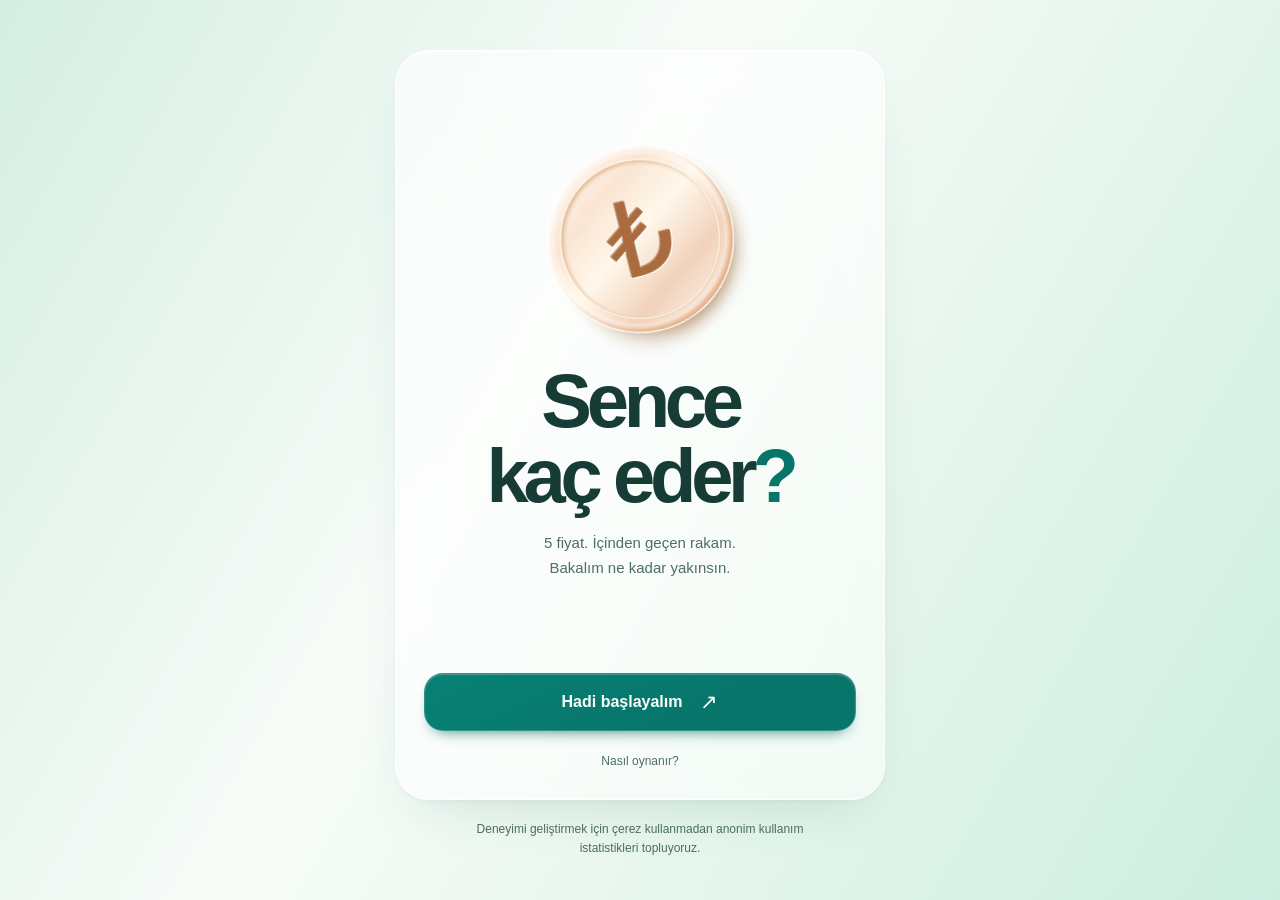
==== commit e5f5d924: "Republish the 23 October 2026 quiz" ====
--- a/index.html
+++ b/index.html
@@ -1 +1 @@
-<!DOCTYPE html><html lang="tr" data-astro-cid-px6qshpi><head><meta charset="UTF-8"><meta name="viewport" content="width=device-width"><meta name="theme-color" content="#e7f4ef"><meta name="description" content="Sitedeki oyuna bir süre ara veriyoruz. Videolarımız TikTok, YouTube ve Instagram’da devam ediyor. Bizi oradan takip edebilirsin."><link rel="icon" href="/favicon.ico" sizes="16x16 32x32 48x48"><link rel="icon" href="/favicon-96.png" type="image/png" sizes="96x96"><link rel="icon" href="/favicon.svg" type="image/svg+xml" sizes="any"><link rel="apple-touch-icon" href="/apple-touch-icon.png" sizes="180x180"><link rel="canonical" href="https://sencekaceder.com/"><meta property="og:type" content="website"><meta property="og:locale" content="tr_TR"><meta property="og:site_name" content="Sence Kaç Eder?"><meta property="og:title" content="Sence Kaç Eder? | Videolarda görüşürüz"><meta property="og:description" content="Sitedeki oyuna bir süre ara veriyoruz. Videolarımız TikTok, YouTube ve Instagram’da devam ediyor. Bizi oradan takip edebilirsin."><meta property="og:url" content="https://sencekaceder.com/"><title>Sence Kaç Eder? | Videolarda görüşürüz</title><link rel="stylesheet" href="/_astro/index.DwofSod6.css"></head><body data-astro-cid-px6qshpi><main class="pause-shell" data-astro-cid-px6qshpi><section class="pause-card card" aria-labelledby="pause-title" data-astro-cid-px6qshpi><div class="pause-brand" data-astro-cid-px6qshpi>Sence Kaç Eder?</div><div class="glass-coin pause-coin" aria-hidden="true" data-astro-cid-px6qshpi><span data-astro-cid-px6qshpi>₺</span></div><h1 id="pause-title" data-astro-cid-px6qshpi>Oyuna biraz ara.</h1><p class="pause-description" data-astro-cid-px6qshpi>Sitedeki oyuna bir süre ara veriyoruz.<br data-astro-cid-px6qshpi>Videolarımız TikTok, YouTube ve Instagram’da devam ediyor.</p><p class="pause-invitation" data-astro-cid-px6qshpi>Bizi oradan takip edebilirsin.</p><nav aria-label="Sosyal medya hesaplarımız" data-astro-cid-px6qshpi><ul class="follow-profiles pause-profiles" data-astro-cid-px6qshpi><li data-astro-cid-px6qshpi><a href="https://www.tiktok.com/@sencekaceder" target="_blank" rel="noopener noreferrer" aria-label="TikTok hesabımız (yeni sekmede açılır)" data-astro-cid-px6qshpi><span class="follow-profile-icon" aria-hidden="true" data-astro-cid-px6qshpi><svg width="24" height="24" viewBox="0 0 24 24" fill="currentColor" focusable="false" data-astro-cid-px6qshpi><path d="M12.525.02c1.31-.02 2.61-.01 3.91-.02.08 1.53.63 3.09 1.75 4.17 1.12 1.11 2.7 1.62 4.24 1.79v4.03c-1.44-.05-2.89-.35-4.2-.97-.57-.26-1.1-.59-1.62-.93-.01 2.92.01 5.84-.02 8.75-.08 1.4-.54 2.79-1.35 3.94-1.31 1.92-3.58 3.17-5.91 3.21-1.43.08-2.86-.31-4.08-1.03-2.02-1.19-3.44-3.37-3.65-5.71-.02-.5-.03-1-.01-1.49.18-1.9 1.12-3.72 2.58-4.96 1.66-1.44 3.98-2.13 6.15-1.72.02 1.48-.04 2.96-.04 4.44-.99-.32-2.15-.23-3.02.37-.63.41-1.11 1.04-1.36 1.75-.21.51-.15 1.07-.14 1.61.24 1.64 1.82 3.02 3.5 2.87 1.12-.01 2.19-.66 2.77-1.61.19-.33.4-.67.41-1.06.1-1.79.06-3.57.07-5.36.01-4.03-.01-8.05.02-12.07z" data-astro-cid-px6qshpi></path></svg></span><span class="follow-profile-text" data-astro-cid-px6qshpi><strong data-astro-cid-px6qshpi>TikTok</strong><span data-astro-cid-px6qshpi>@sencekaceder</span></span><span class="follow-profile-arrow" aria-hidden="true" data-astro-cid-px6qshpi>↗</span></a></li><li data-astro-cid-px6qshpi><a href="https://www.youtube.com/@sencekaceder" target="_blank" rel="noopener noreferrer" aria-label="YouTube hesabımız (yeni sekmede açılır)" data-astro-cid-px6qshpi><span class="follow-profile-icon" aria-hidden="true" data-astro-cid-px6qshpi><svg width="24" height="24" viewBox="0 0 24 24" fill="currentColor" focusable="false" data-astro-cid-px6qshpi><path d="M23.498 6.186a3.016 3.016 0 0 0-2.122-2.136C19.505 3.545 12 3.545 12 3.545s-7.505 0-9.377.505A3.017 3.017 0 0 0 .502 6.186C0 8.07 0 12 0 12s0 3.93.502 5.814a3.016 3.016 0 0 0 2.122 2.136c1.871.505 9.376.505 9.376.505s7.505 0 9.377-.505a3.015 3.015 0 0 0 2.122-2.136C24 15.93 24 12 24 12s0-3.93-.502-5.814zM9.545 15.568V8.432L15.818 12l-6.273 3.568z" data-astro-cid-px6qshpi></path></svg></span><span class="follow-profile-text" data-astro-cid-px6qshpi><strong data-astro-cid-px6qshpi>YouTube</strong><span data-astro-cid-px6qshpi>@sencekaceder</span></span><span class="follow-profile-arrow" aria-hidden="true" data-astro-cid-px6qshpi>↗</span></a></li><li data-astro-cid-px6qshpi><a href="https://www.instagram.com/sencekaceder/" target="_blank" rel="noopener noreferrer" aria-label="Instagram hesabımız (yeni sekmede açılır)" data-astro-cid-px6qshpi><span class="follow-profile-icon" aria-hidden="true" data-astro-cid-px6qshpi><svg width="24" height="24" viewBox="0 0 24 24" fill="currentColor" focusable="false" data-astro-cid-px6qshpi><path d="M7.0301.084c-1.2768.0602-2.1487.264-2.911.5634-.7888.3075-1.4575.72-2.1228 1.3877-.6652.6677-1.075 1.3368-1.3802 2.127-.2954.7638-.4956 1.6365-.552 2.914-.0564 1.2775-.0689 1.6882-.0626 4.947.0062 3.2586.0206 3.6671.0825 4.9473.061 1.2765.264 2.1482.5635 2.9107.308.7889.72 1.4573 1.388 2.1228.6679.6655 1.3365 1.0743 2.1285 1.38.7632.295 1.6361.4961 2.9134.552 1.2773.056 1.6884.069 4.9462.0627 3.2578-.0062 3.668-.0207 4.9478-.0814 1.28-.0607 2.147-.2652 2.9098-.5633.7889-.3086 1.4578-.72 2.1228-1.3881.665-.6682 1.0745-1.3378 1.3795-2.1284.2957-.7632.4966-1.636.552-2.9124.056-1.2809.0692-1.6898.063-4.948-.0063-3.2583-.021-3.6668-.0817-4.9465-.0607-1.2797-.264-2.1487-.5633-2.9117-.3084-.7889-.72-1.4568-1.3876-2.1228C21.2982 1.33 20.628.9208 19.8378.6165 19.074.321 18.2017.1197 16.9244.0645 15.6471.0093 15.236-.005 11.977.0014 8.718.0076 8.31.0215 7.0301.0839m.1402 21.6932c-1.17-.0509-1.8053-.2453-2.2287-.408-.5606-.216-.96-.4771-1.3819-.895-.422-.4178-.6811-.8186-.9-1.378-.1644-.4234-.3624-1.058-.4171-2.228-.0595-1.2645-.072-1.6442-.079-4.848-.007-3.2037.0053-3.583.0607-4.848.05-1.169.2456-1.805.408-2.2282.216-.5613.4762-.96.895-1.3816.4188-.4217.8184-.6814 1.3783-.9003.423-.1651 1.0575-.3614 2.227-.4171 1.2655-.06 1.6447-.072 4.848-.079 3.2033-.007 3.5835.005 4.8495.0608 1.169.0508 1.8053.2445 2.228.408.5608.216.96.4754 1.3816.895.4217.4194.6816.8176.9005 1.3787.1653.4217.3617 1.056.4169 2.2263.0602 1.2655.0739 1.645.0796 4.848.0058 3.203-.0055 3.5834-.061 4.848-.051 1.17-.245 1.8055-.408 2.2294-.216.5604-.4763.96-.8954 1.3814-.419.4215-.8181.6811-1.3783.9-.4224.1649-1.0577.3617-2.2262.4174-1.2656.0595-1.6448.072-4.8493.079-3.2045.007-3.5825-.006-4.848-.0608M16.953 5.5864A1.44 1.44 0 1 0 18.39 4.144a1.44 1.44 0 0 0-1.437 1.4424M5.8385 12.012c.0067 3.4032 2.7706 6.1557 6.173 6.1493 3.4026-.0065 6.157-2.7701 6.1506-6.1733-.0065-3.4032-2.771-6.1565-6.174-6.1498-3.403.0067-6.156 2.771-6.1496 6.1738M8 12.0077a4 4 0 1 1 4.008 3.9921A3.9996 3.9996 0 0 1 8 12.0077" data-astro-cid-px6qshpi></path></svg></span><span class="follow-profile-text" data-astro-cid-px6qshpi><strong data-astro-cid-px6qshpi>Instagram</strong><span data-astro-cid-px6qshpi>@sencekaceder</span></span><span class="follow-profile-arrow" aria-hidden="true" data-astro-cid-px6qshpi>↗</span></a></li></ul></nav></section></main></body></html>+<!DOCTYPE html><html lang="tr"><head><meta charset="UTF-8"><meta name="viewport" content="width=device-width"><meta name="theme-color" content="#e7f4ef"><meta name="description" content="Her gün 5 yeni soruyla fiyat tahminini test et. Ürünleri, mekânları ve deneyimleri incele, fiyatlarını tahmin et. Ücretsiz oyna, üyelik gerekmez."><link rel="icon" href="/favicon.ico" sizes="16x16 32x32 48x48"><link rel="icon" href="/favicon-96.png" type="image/png" sizes="96x96"><link rel="icon" href="/favicon.svg" type="image/svg+xml" sizes="any"><link rel="apple-touch-icon" href="/apple-touch-icon.png" sizes="180x180"><link rel="canonical" href="https://sencekaceder.com/"><meta property="og:type" content="website"><meta property="og:locale" content="tr_TR"><meta property="og:site_name" content="Sence Kaç Eder?"><meta property="og:title" content="Sence Kaç Eder? | Günlük Fiyat Tahmin Oyunu"><meta property="og:description" content="Her gün 5 yeni soruyla fiyat tahminini test et. Ürünleri, mekânları ve deneyimleri incele, fiyatlarını tahmin et. Ücretsiz oyna, üyelik gerekmez."><meta property="og:url" content="https://sencekaceder.com/"><script type="application/ld+json">{"@context":"https://schema.org","@type":"WebSite","name":"Sence Kaç Eder?","url":"https://sencekaceder.com/","inLanguage":"tr-TR"}</script><title>Sence Kaç Eder? | Günlük Fiyat Tahmin Oyunu</title><link rel="stylesheet" href="/_astro/index.DwofSod6.css"></head><body><style>astro-island,astro-slot,astro-static-slot{display:contents}</style><script>(()=>{var e=async t=>{await(await t())()};(self.Astro||(self.Astro={})).load=e;window.dispatchEvent(new Event("astro:load"));})();</script><script>(()=>{var g=Object.defineProperty;var w=(a,s,c)=>s in a?g(a,s,{enumerable:!0,configurable:!0,writable:!0,value:c}):a[s]=c;var l=(a,s,c)=>w(a,typeof s!="symbol"?s+"":s,c);var E=new Set(["__proto__","constructor","prototype"]);{let a={0:t=>y(t),1:t=>c(t),2:t=>new RegExp(t),3:t=>new Date(t),4:t=>new Map(c(t)),5:t=>new Set(c(t)),6:t=>BigInt(t),7:t=>new URL(t),8:t=>new Uint8Array(t),9:t=>new Uint16Array(t),10:t=>new Uint32Array(t),11:t=>Number.POSITIVE_INFINITY*t},s=t=>{let[p,e]=t;return p in a?a[p](e):void 0},c=t=>t.map(s),y=t=>typeof t!="object"||t===null?t:Object.fromEntries(Object.entries(t).map(([p,e])=>[p,s(e)]));class f extends HTMLElement{constructor(){super(...arguments);l(this,"Component");l(this,"hydrator");l(this,"hydrate",async()=>{var b;if(!this.hydrator||!this.isConnected)return;let e=(b=this.parentElement)==null?void 0:b.closest("astro-island[ssr]");if(e){e.addEventListener("astro:hydrate",this.hydrate,{once:!0});return}let r=this.querySelectorAll("astro-slot"),n={},d=this.querySelectorAll("template[data-astro-template]");for(let o of d){let i=o.closest(this.tagName);i!=null&&i.isSameNode(this)&&(n[o.getAttribute("data-astro-template")||"default"]=o.innerHTML,o.remove())}for(let o of r){let i=o.closest(this.tagName);i!=null&&i.isSameNode(this)&&(n[o.getAttribute("name")||"default"]=o.innerHTML)}let u;try{u=this.hasAttribute("props")?y(JSON.parse(this.getAttribute("props"))):{}}catch(o){let i=this.getAttribute("component-url")||"<unknown>",v=this.getAttribute("component-export");throw v&&(i+=` (export ${v})`),console.error(`[hydrate] Error parsing props for component ${i}`,this.getAttribute("props"),o),o}let h;await this.hydrator(this)(this.Component,u,n,{client:this.getAttribute("client")}),this.removeAttribute("ssr"),this.dispatchEvent(new CustomEvent("astro:hydrate"))});l(this,"unmount",()=>{this.isConnected||this.dispatchEvent(new CustomEvent("astro:unmount"))})}disconnectedCallback(){document.removeEventListener("astro:after-swap",this.unmount),document.addEventListener("astro:after-swap",this.unmount,{once:!0})}connectedCallback(){if(!this.hasAttribute("await-children")||document.readyState==="interactive"||document.readyState==="complete")this.childrenConnectedCallback();else{let e=()=>{document.removeEventListener("DOMContentLoaded",e),r.disconnect(),this.childrenConnectedCallback()},r=new MutationObserver(()=>{var n;((n=this.lastChild)==null?void 0:n.nodeType)===Node.COMMENT_NODE&&this.lastChild.nodeValue==="astro:end"&&(this.lastChild.remove(),e())});r.observe(this,{childList:!0}),document.addEventListener("DOMContentLoaded",e)}}async childrenConnectedCallback(){let e=this.getAttribute("before-hydration-url");e&&await import(e),this.start()}getRetryImportUrl(e){let r=new URL(e,document.baseURI);return r.searchParams.set("astro-retry",Date.now().toString()),r.toString()}async importWithRetry(e){try{return await import(e)}catch(r){return await new Promise(n=>setTimeout(n,1e3)),import(this.getRetryImportUrl(e))}}handleHydrationError(e){let r=this.getAttribute("component-url"),n=new CustomEvent("astro:hydration-error",{cancelable:!0,bubbles:!0,composed:!0,detail:{error:e,componentUrl:r}});this.dispatchEvent(n)&&console.error(`[astro-island] Error hydrating ${r}`,e)}async start(){let e=JSON.parse(this.getAttribute("opts")),r=this.getAttribute("client");if(Astro[r]===void 0){window.addEventListener(`astro:${r}`,()=>this.start(),{once:!0});return}try{await Astro[r](async()=>{let n=this.getAttribute("renderer-url");try{let[d,{default:u}]=await Promise.all([this.importWithRetry(this.getAttribute("component-url")),n?this.importWithRetry(n):Promise.resolve({default:()=>()=>{}})]),h=this.getAttribute("component-export")||"default";if(h.includes(".")){this.Component=d;for(let m of h.split(".")){if(E.has(m)||!this.Component||typeof this.Component!="object"&&typeof this.Component!="function"||!Object.hasOwn(this.Component,m))throw new Error(`Invalid component export path: ${h}`);this.Component=this.Component[m]}}else{if(E.has(h))throw new Error(`Invalid component export path: ${h}`);this.Component=d[h]}return this.hydrator=u,this.hydrate}catch(d){return this.handleHydrationError(d),()=>{}}},e,this)}catch(n){this.handleHydrationError(n)}}attributeChangedCallback(){this.hydrate()}}l(f,"observedAttributes",["props"]),customElements.get("astro-island")||customElements.define("astro-island",f)}})();</script><astro-island uid="Z3117I" data-preact-island-id="1" component-url="/_astro/Game.D4lIVF66.js" component-export="Game" renderer-url="/_astro/client.WhCvNJpY.js" props="{&quot;quiz&quot;:[0,{&quot;schemaVersion&quot;:[0,1],&quot;date&quot;:[0,&quot;2026-10-23&quot;],&quot;title&quot;:[0,&quot;Sence Kaç Eder?&quot;],&quot;questions&quot;:[1,[[0,{&quot;id&quot;:[0,&quot;5b6ec742-3d8a-46fc-a028-7556bfad131a&quot;],&quot;title&quot;:[0,&quot;Karaköy Güllüoğlu’ndan 1 kilo baklava&quot;],&quot;prompt&quot;:[0,&quot;Sence Karaköy Güllüoğlu’ndan 1 kilo fıstıklı baklava kaç TL?&quot;],&quot;targetPrice&quot;:[0,2350],&quot;information&quot;:[1,[[0,{&quot;type&quot;:[0,&quot;image&quot;],&quot;content&quot;:[0,&quot;Karaköy Güllüoğlu’ndan klasik fıstıklı baklava alıyoruz.&quot;],&quot;imagePath&quot;:[0,&quot;assets/82c1b3f6b48a99f2d2779577dea4d251843d5243c99920e57d319208f25f2dfd.jpg&quot;],&quot;imageAlt&quot;:[0,&quot;Koyu renkli tabakta katları ve Antep fıstığı görünen klasik baklava dilimleri; arkada bir bardak çay&quot;]}],[0,{&quot;type&quot;:[0,&quot;highlight&quot;],&quot;content&quot;:[0,&quot;1 kilogramlık kutu.\nKaraköy’deki mağazadan teslim alıyoruz.&quot;]}]]]}],[0,{&quot;id&quot;:[0,&quot;cb7f078f-f1cd-4f3e-8388-468d6dad3e51&quot;],&quot;title&quot;:[0,&quot;Bozcaada’ya arabalı feribotla&quot;],&quot;prompt&quot;:[0,&quot;Sence bir otomobilin gidiş-dönüş feribot bileti kaç TL?&quot;],&quot;targetPrice&quot;:[0,2500],&quot;information&quot;:[1,[[0,{&quot;type&quot;:[0,&quot;image&quot;],&quot;content&quot;:[0,&quot;Bozcaada’ya arabayla gidiyoruz. Geyikli’den arabalı feribota bineceğiz.&quot;],&quot;imagePath&quot;:[0,&quot;assets/65faa890c8fab674afb4c8e4fa52a591d45aa8c336604f92e7ebd5701c77f05b.jpg&quot;],&quot;imageAlt&quot;:[0,&quot;Araç güvertesinde otomobiller bulunan, iskeleye yanaşmış bir arabalı feribot&quot;]}],[0,{&quot;type&quot;:[0,&quot;highlight&quot;],&quot;content&quot;:[0,&quot;Denizde yaklaşık 7,5 km yol alıyoruz. Karşıya geçmek 30–35 dakika sürüyor.&quot;]}],[0,{&quot;type&quot;:[0,&quot;text&quot;],&quot;content&quot;:[0,&quot;Gişeden standart bir otomobil için gidiş-dönüş bilet alıyoruz.&quot;]}]]]}],[0,{&quot;id&quot;:[0,&quot;33733d51-459c-4494-9ea2-be4a68cdf91a&quot;],&quot;title&quot;:[0,&quot;Cam silen robot&quot;],&quot;prompt&quot;:[0,&quot;Sence bu robot, istasyonuyla birlikte kaç TL?&quot;],&quot;targetPrice&quot;:[0,29700],&quot;information&quot;:[1,[[0,{&quot;type&quot;:[0,&quot;image&quot;],&quot;label&quot;:[0,&quot;Ecovacs WINBOT W2 OMNI&quot;],&quot;content&quot;:[0,&quot;Cam silmeyi robota bırakıyoruz. Üst segment bir modeli taşınabilir istasyonuyla birlikte sıfır alacağız.&quot;],&quot;imagePath&quot;:[0,&quot;assets/b3ec9309de7ca6c8055fc98001f9626a7c8427a688e6d09661922ddcfa8d2a12.webp&quot;],&quot;imageAlt&quot;:[0,&quot;Üretici görselinde cama tutunan beyaz robot, zemindeki taşınabilir istasyonuna kabloyla bağlı&quot;]}],[0,{&quot;type&quot;:[0,&quot;text&quot;],&quot;content&quot;:[0,&quot;Cama tutunup temizleme sıvısını püskürtüyor, ardından bezle siliyor.&quot;]}],[0,{&quot;type&quot;:[0,&quot;highlight&quot;],&quot;content&quot;:[0,&quot;İstasyonun piliyle yaklaşık 110 dakika, yani iki saate yakın çalışabiliyor.&quot;]}]]]}],[0,{&quot;id&quot;:[0,&quot;83842b62-cb9d-4ffc-a230-00934b8659b9&quot;],&quot;title&quot;:[0,&quot;Saatleri Ayarlama Enstitüsü’ne bilet&quot;],&quot;prompt&quot;:[0,&quot;Sence orta kategori, tek kişilik biletin fiyatı kaç TL?&quot;],&quot;targetPrice&quot;:[0,2600],&quot;information&quot;:[1,[[0,{&quot;type&quot;:[0,&quot;image&quot;],&quot;content&quot;:[0,&quot;Tanpınar’ın Saatleri Ayarlama Enstitüsü romanı sahnede. Bu kez tiyatroya gidiyoruz.&quot;],&quot;imagePath&quot;:[0,&quot;assets/6141d9d571df902f66ddb27f3188ea8d251a4f6fff24b7686ea8c246c5f5efa7.png&quot;],&quot;imageAlt&quot;:[0,&quot;Serkan Keskin’in yüzü ve saat ibreleriyle tasarlanmış Saatleri Ayarlama Enstitüsü oyun afişi&quot;]}],[0,{&quot;type&quot;:[0,&quot;image&quot;],&quot;content&quot;:[0,&quot;Serkan Keskin, tek kişilik oyunda pek çok karakteri canlandırıyor. Gösteri 115 dakika sürüyor.&quot;],&quot;imagePath&quot;:[0,&quot;assets/734fc6c3b83bc5f065e6b3070b2d6472a7bb8ac7f01e94eff144263ba5d5255b.jpg&quot;],&quot;imageAlt&quot;:[0,&quot;Serkan Keskin, oyunda saat kadranlı masasının arkasında telefonla konuşurken&quot;]}],[0,{&quot;type&quot;:[0,&quot;highlight&quot;],&quot;content&quot;:[0,&quot;7 Kasım 2026, 21.00 · Bostancı Gösteri Merkezi, İstanbul.\nYan tribünlerden tek kişilik bilet bakıyoruz.&quot;]}]]]}],[0,{&quot;id&quot;:[0,&quot;1a99e865-90d3-4fcb-a40e-8fb1bd66e451&quot;],&quot;title&quot;:[0,&quot;90’lardan bir Şahin&quot;],&quot;prompt&quot;:[0,&quot;Sence bu ayarda bir Şahin’in ikinci el ilan fiyatı yaklaşık kaç TL?&quot;],&quot;targetPrice&quot;:[0,180000],&quot;information&quot;:[1,[[0,{&quot;type&quot;:[0,&quot;image&quot;],&quot;label&quot;:[0,&quot;Temsili görsel&quot;],&quot;content&quot;:[0,&quot;Mahalleden tanıdık bir yüz: 90’lardan bir Tofaş Şahin alıyoruz.&quot;],&quot;imagePath&quot;:[0,&quot;assets/cebe7292492470f793b7a07ea97c95e42d3799dbd254ba18c33581d21f6c5248.png&quot;],&quot;imageAlt&quot;:[0,&quot;Yapay zekâyla üretilmiş temsili görsel: sokakta park edilmiş bordo, 1990’lar Tofaş Şahin&quot;]}],[0,{&quot;type&quot;:[0,&quot;text&quot;],&quot;content&quot;:[0,&quot;90’ların ortalarından, LPG’li ve manuel bir Şahin S. Yaşının izlerini taşısa da günlük kullanılabilecek durumda.&quot;]}]]]}]]]}],&quot;quizVersion&quot;:[0,&quot;05aa94c6df32db9df33e6918b5a66e7e08c26717bd2afb27940a22f533672611&quot;]}" ssr client="load" opts="{&quot;name&quot;:&quot;Game&quot;,&quot;value&quot;:true}" await-children><main class="app-shell phase-start" aria-live="polite"><section class="start-preview"><section class="card start-view"><div class="glass-coin" aria-hidden="true"><span>₺</span></div><div class="start-copy"><h1>Sence<br/>kaç eder<span>?</span></h1><p class="start-description">5 fiyat. İçinden geçen rakam.<br/>Bakalım ne kadar yakınsın.</p></div><div class="start-actions"><button class="primary-button" data-primary-action="true">Hadi başlayalım <span aria-hidden="true">↗</span></button><button type="button" class="about-link">Nasıl oynanır?</button></div></section><dialog class="about-dialog" aria-labelledby="about-title"><span class="eyebrow">İKİ DAKİKALIK BİR OYUN</span><h2 id="about-title">Kulağa kolay geliyor.</h2><ul class="about-points"><li><span>01</span><p>Bilgileri incele, beş fiyatı tahmin et.</p></li><li><span>02</span><p>Her soruda beş hakkın var. Yanlış tahminde bir yıldız gider.</p></li><li><span>03</span><p>Gerçek fiyata ±%10 yaklaşırsan bildin!</p></li><li><span>↗</span><p>Her akşam 21.00'de yeni oyun. Ücretsiz, üyelik yok.</p></li></ul><button class="primary-button">Anladım</button></dialog></section></main><footer class="site-footer">Deneyimi geliştirmek için çerez kullanmadan anonim kullanım istatistikleri topluyoruz.</footer><!--astro:end--></astro-island><noscript><section class="no-script"><h1>Sence Kaç Eder?</h1><p>Oyunu oynayabilmek için JavaScript'i etkinleştirmen gerekiyor.</p><p>Bugünün quizinde 5 farklı fiyat tahmini var.</p></section></noscript></body></html>
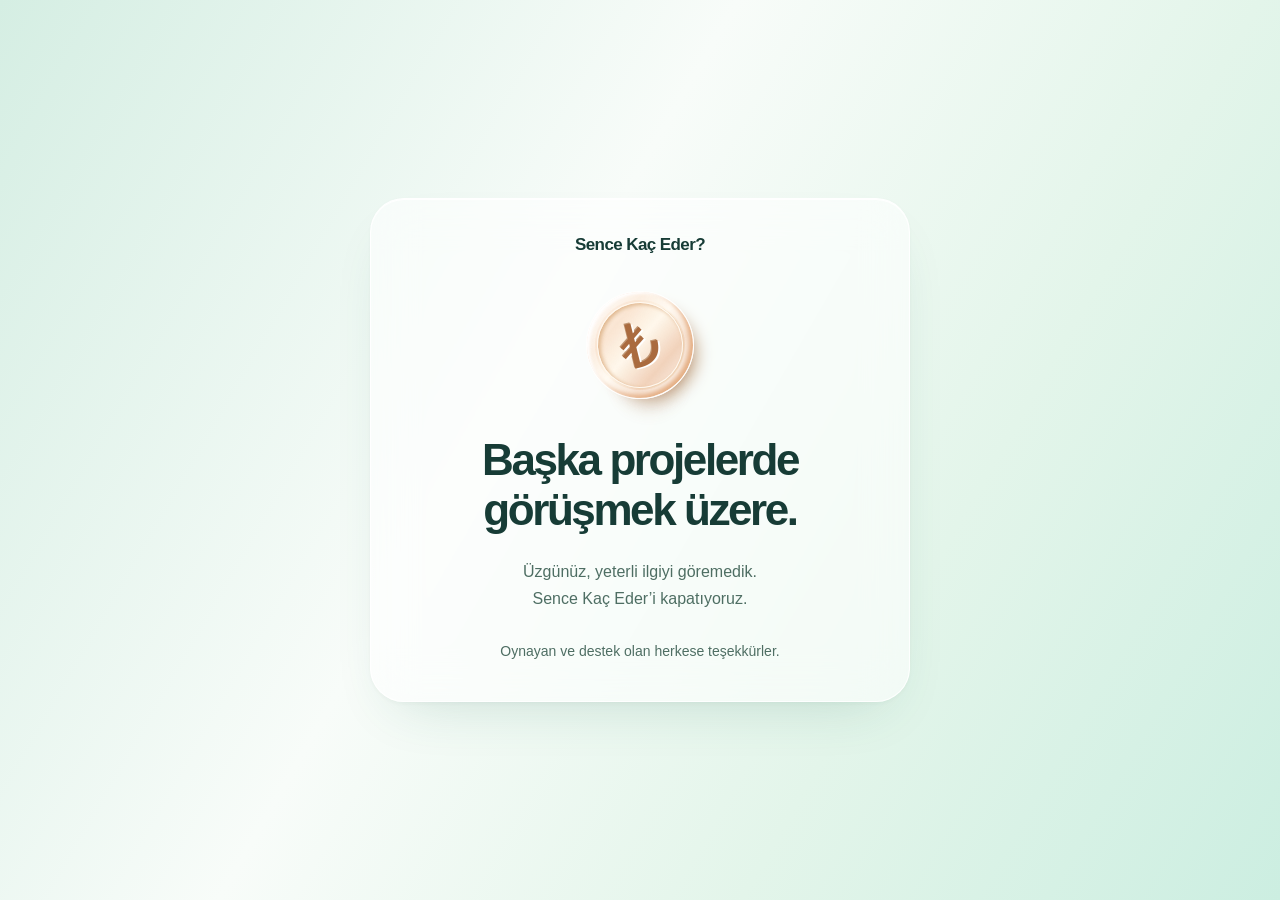
==== commit bffc4f3d: "Publish site from a67a15c" ====
--- a/index.html
+++ b/index.html
@@ -1 +1 @@
-<!DOCTYPE html><html lang="tr"><head><meta charset="UTF-8"><meta name="viewport" content="width=device-width"><meta name="theme-color" content="#e7f4ef"><meta name="description" content="Her gün 5 yeni soruyla fiyat tahminini test et. Ürünleri, mekânları ve deneyimleri incele, fiyatlarını tahmin et. Ücretsiz oyna, üyelik gerekmez."><link rel="icon" href="/favicon.ico" sizes="16x16 32x32 48x48"><link rel="icon" href="/favicon-96.png" type="image/png" sizes="96x96"><link rel="icon" href="/favicon.svg" type="image/svg+xml" sizes="any"><link rel="apple-touch-icon" href="/apple-touch-icon.png" sizes="180x180"><link rel="canonical" href="https://sencekaceder.com/"><meta property="og:type" content="website"><meta property="og:locale" content="tr_TR"><meta property="og:site_name" content="Sence Kaç Eder?"><meta property="og:title" content="Sence Kaç Eder? | Günlük Fiyat Tahmin Oyunu"><meta property="og:description" content="Her gün 5 yeni soruyla fiyat tahminini test et. Ürünleri, mekânları ve deneyimleri incele, fiyatlarını tahmin et. Ücretsiz oyna, üyelik gerekmez."><meta property="og:url" content="https://sencekaceder.com/"><script type="application/ld+json">{"@context":"https://schema.org","@type":"WebSite","name":"Sence Kaç Eder?","url":"https://sencekaceder.com/","inLanguage":"tr-TR"}</script><title>Sence Kaç Eder? | Günlük Fiyat Tahmin Oyunu</title><link rel="stylesheet" href="/_astro/index.DwofSod6.css"></head><body><style>astro-island,astro-slot,astro-static-slot{display:contents}</style><script>(()=>{var e=async t=>{await(await t())()};(self.Astro||(self.Astro={})).load=e;window.dispatchEvent(new Event("astro:load"));})();</script><script>(()=>{var g=Object.defineProperty;var w=(a,s,c)=>s in a?g(a,s,{enumerable:!0,configurable:!0,writable:!0,value:c}):a[s]=c;var l=(a,s,c)=>w(a,typeof s!="symbol"?s+"":s,c);var E=new Set(["__proto__","constructor","prototype"]);{let a={0:t=>y(t),1:t=>c(t),2:t=>new RegExp(t),3:t=>new Date(t),4:t=>new Map(c(t)),5:t=>new Set(c(t)),6:t=>BigInt(t),7:t=>new URL(t),8:t=>new Uint8Array(t),9:t=>new Uint16Array(t),10:t=>new Uint32Array(t),11:t=>Number.POSITIVE_INFINITY*t},s=t=>{let[p,e]=t;return p in a?a[p](e):void 0},c=t=>t.map(s),y=t=>typeof t!="object"||t===null?t:Object.fromEntries(Object.entries(t).map(([p,e])=>[p,s(e)]));class f extends HTMLElement{constructor(){super(...arguments);l(this,"Component");l(this,"hydrator");l(this,"hydrate",async()=>{var b;if(!this.hydrator||!this.isConnected)return;let e=(b=this.parentElement)==null?void 0:b.closest("astro-island[ssr]");if(e){e.addEventListener("astro:hydrate",this.hydrate,{once:!0});return}let r=this.querySelectorAll("astro-slot"),n={},d=this.querySelectorAll("template[data-astro-template]");for(let o of d){let i=o.closest(this.tagName);i!=null&&i.isSameNode(this)&&(n[o.getAttribute("data-astro-template")||"default"]=o.innerHTML,o.remove())}for(let o of r){let i=o.closest(this.tagName);i!=null&&i.isSameNode(this)&&(n[o.getAttribute("name")||"default"]=o.innerHTML)}let u;try{u=this.hasAttribute("props")?y(JSON.parse(this.getAttribute("props"))):{}}catch(o){let i=this.getAttribute("component-url")||"<unknown>",v=this.getAttribute("component-export");throw v&&(i+=` (export ${v})`),console.error(`[hydrate] Error parsing props for component ${i}`,this.getAttribute("props"),o),o}let h;await this.hydrator(this)(this.Component,u,n,{client:this.getAttribute("client")}),this.removeAttribute("ssr"),this.dispatchEvent(new CustomEvent("astro:hydrate"))});l(this,"unmount",()=>{this.isConnected||this.dispatchEvent(new CustomEvent("astro:unmount"))})}disconnectedCallback(){document.removeEventListener("astro:after-swap",this.unmount),document.addEventListener("astro:after-swap",this.unmount,{once:!0})}connectedCallback(){if(!this.hasAttribute("await-children")||document.readyState==="interactive"||document.readyState==="complete")this.childrenConnectedCallback();else{let e=()=>{document.removeEventListener("DOMContentLoaded",e),r.disconnect(),this.childrenConnectedCallback()},r=new MutationObserver(()=>{var n;((n=this.lastChild)==null?void 0:n.nodeType)===Node.COMMENT_NODE&&this.lastChild.nodeValue==="astro:end"&&(this.lastChild.remove(),e())});r.observe(this,{childList:!0}),document.addEventListener("DOMContentLoaded",e)}}async childrenConnectedCallback(){let e=this.getAttribute("before-hydration-url");e&&await import(e),this.start()}getRetryImportUrl(e){let r=new URL(e,document.baseURI);return r.searchParams.set("astro-retry",Date.now().toString()),r.toString()}async importWithRetry(e){try{return await import(e)}catch(r){return await new Promise(n=>setTimeout(n,1e3)),import(this.getRetryImportUrl(e))}}handleHydrationError(e){let r=this.getAttribute("component-url"),n=new CustomEvent("astro:hydration-error",{cancelable:!0,bubbles:!0,composed:!0,detail:{error:e,componentUrl:r}});this.dispatchEvent(n)&&console.error(`[astro-island] Error hydrating ${r}`,e)}async start(){let e=JSON.parse(this.getAttribute("opts")),r=this.getAttribute("client");if(Astro[r]===void 0){window.addEventListener(`astro:${r}`,()=>this.start(),{once:!0});return}try{await Astro[r](async()=>{let n=this.getAttribute("renderer-url");try{let[d,{default:u}]=await Promise.all([this.importWithRetry(this.getAttribute("component-url")),n?this.importWithRetry(n):Promise.resolve({default:()=>()=>{}})]),h=this.getAttribute("component-export")||"default";if(h.includes(".")){this.Component=d;for(let m of h.split(".")){if(E.has(m)||!this.Component||typeof this.Component!="object"&&typeof this.Component!="function"||!Object.hasOwn(this.Component,m))throw new Error(`Invalid component export path: ${h}`);this.Component=this.Component[m]}}else{if(E.has(h))throw new Error(`Invalid component export path: ${h}`);this.Component=d[h]}return this.hydrator=u,this.hydrate}catch(d){return this.handleHydrationError(d),()=>{}}},e,this)}catch(n){this.handleHydrationError(n)}}attributeChangedCallback(){this.hydrate()}}l(f,"observedAttributes",["props"]),customElements.get("astro-island")||customElements.define("astro-island",f)}})();</script><astro-island uid="Z3117I" data-preact-island-id="1" component-url="/_astro/Game.D4lIVF66.js" component-export="Game" renderer-url="/_astro/client.WhCvNJpY.js" props="{&quot;quiz&quot;:[0,{&quot;schemaVersion&quot;:[0,1],&quot;date&quot;:[0,&quot;2026-10-23&quot;],&quot;title&quot;:[0,&quot;Sence Kaç Eder?&quot;],&quot;questions&quot;:[1,[[0,{&quot;id&quot;:[0,&quot;5b6ec742-3d8a-46fc-a028-7556bfad131a&quot;],&quot;title&quot;:[0,&quot;Karaköy Güllüoğlu’ndan 1 kilo baklava&quot;],&quot;prompt&quot;:[0,&quot;Sence Karaköy Güllüoğlu’ndan 1 kilo fıstıklı baklava kaç TL?&quot;],&quot;targetPrice&quot;:[0,2350],&quot;information&quot;:[1,[[0,{&quot;type&quot;:[0,&quot;image&quot;],&quot;content&quot;:[0,&quot;Karaköy Güllüoğlu’ndan klasik fıstıklı baklava alıyoruz.&quot;],&quot;imagePath&quot;:[0,&quot;assets/82c1b3f6b48a99f2d2779577dea4d251843d5243c99920e57d319208f25f2dfd.jpg&quot;],&quot;imageAlt&quot;:[0,&quot;Koyu renkli tabakta katları ve Antep fıstığı görünen klasik baklava dilimleri; arkada bir bardak çay&quot;]}],[0,{&quot;type&quot;:[0,&quot;highlight&quot;],&quot;content&quot;:[0,&quot;1 kilogramlık kutu.\nKaraköy’deki mağazadan teslim alıyoruz.&quot;]}]]]}],[0,{&quot;id&quot;:[0,&quot;cb7f078f-f1cd-4f3e-8388-468d6dad3e51&quot;],&quot;title&quot;:[0,&quot;Bozcaada’ya arabalı feribotla&quot;],&quot;prompt&quot;:[0,&quot;Sence bir otomobilin gidiş-dönüş feribot bileti kaç TL?&quot;],&quot;targetPrice&quot;:[0,2500],&quot;information&quot;:[1,[[0,{&quot;type&quot;:[0,&quot;image&quot;],&quot;content&quot;:[0,&quot;Bozcaada’ya arabayla gidiyoruz. Geyikli’den arabalı feribota bineceğiz.&quot;],&quot;imagePath&quot;:[0,&quot;assets/65faa890c8fab674afb4c8e4fa52a591d45aa8c336604f92e7ebd5701c77f05b.jpg&quot;],&quot;imageAlt&quot;:[0,&quot;Araç güvertesinde otomobiller bulunan, iskeleye yanaşmış bir arabalı feribot&quot;]}],[0,{&quot;type&quot;:[0,&quot;highlight&quot;],&quot;content&quot;:[0,&quot;Denizde yaklaşık 7,5 km yol alıyoruz. Karşıya geçmek 30–35 dakika sürüyor.&quot;]}],[0,{&quot;type&quot;:[0,&quot;text&quot;],&quot;content&quot;:[0,&quot;Gişeden standart bir otomobil için gidiş-dönüş bilet alıyoruz.&quot;]}]]]}],[0,{&quot;id&quot;:[0,&quot;33733d51-459c-4494-9ea2-be4a68cdf91a&quot;],&quot;title&quot;:[0,&quot;Cam silen robot&quot;],&quot;prompt&quot;:[0,&quot;Sence bu robot, istasyonuyla birlikte kaç TL?&quot;],&quot;targetPrice&quot;:[0,29700],&quot;information&quot;:[1,[[0,{&quot;type&quot;:[0,&quot;image&quot;],&quot;label&quot;:[0,&quot;Ecovacs WINBOT W2 OMNI&quot;],&quot;content&quot;:[0,&quot;Cam silmeyi robota bırakıyoruz. Üst segment bir modeli taşınabilir istasyonuyla birlikte sıfır alacağız.&quot;],&quot;imagePath&quot;:[0,&quot;assets/b3ec9309de7ca6c8055fc98001f9626a7c8427a688e6d09661922ddcfa8d2a12.webp&quot;],&quot;imageAlt&quot;:[0,&quot;Üretici görselinde cama tutunan beyaz robot, zemindeki taşınabilir istasyonuna kabloyla bağlı&quot;]}],[0,{&quot;type&quot;:[0,&quot;text&quot;],&quot;content&quot;:[0,&quot;Cama tutunup temizleme sıvısını püskürtüyor, ardından bezle siliyor.&quot;]}],[0,{&quot;type&quot;:[0,&quot;highlight&quot;],&quot;content&quot;:[0,&quot;İstasyonun piliyle yaklaşık 110 dakika, yani iki saate yakın çalışabiliyor.&quot;]}]]]}],[0,{&quot;id&quot;:[0,&quot;83842b62-cb9d-4ffc-a230-00934b8659b9&quot;],&quot;title&quot;:[0,&quot;Saatleri Ayarlama Enstitüsü’ne bilet&quot;],&quot;prompt&quot;:[0,&quot;Sence orta kategori, tek kişilik biletin fiyatı kaç TL?&quot;],&quot;targetPrice&quot;:[0,2600],&quot;information&quot;:[1,[[0,{&quot;type&quot;:[0,&quot;image&quot;],&quot;content&quot;:[0,&quot;Tanpınar’ın Saatleri Ayarlama Enstitüsü romanı sahnede. Bu kez tiyatroya gidiyoruz.&quot;],&quot;imagePath&quot;:[0,&quot;assets/6141d9d571df902f66ddb27f3188ea8d251a4f6fff24b7686ea8c246c5f5efa7.png&quot;],&quot;imageAlt&quot;:[0,&quot;Serkan Keskin’in yüzü ve saat ibreleriyle tasarlanmış Saatleri Ayarlama Enstitüsü oyun afişi&quot;]}],[0,{&quot;type&quot;:[0,&quot;image&quot;],&quot;content&quot;:[0,&quot;Serkan Keskin, tek kişilik oyunda pek çok karakteri canlandırıyor. Gösteri 115 dakika sürüyor.&quot;],&quot;imagePath&quot;:[0,&quot;assets/734fc6c3b83bc5f065e6b3070b2d6472a7bb8ac7f01e94eff144263ba5d5255b.jpg&quot;],&quot;imageAlt&quot;:[0,&quot;Serkan Keskin, oyunda saat kadranlı masasının arkasında telefonla konuşurken&quot;]}],[0,{&quot;type&quot;:[0,&quot;highlight&quot;],&quot;content&quot;:[0,&quot;7 Kasım 2026, 21.00 · Bostancı Gösteri Merkezi, İstanbul.\nYan tribünlerden tek kişilik bilet bakıyoruz.&quot;]}]]]}],[0,{&quot;id&quot;:[0,&quot;1a99e865-90d3-4fcb-a40e-8fb1bd66e451&quot;],&quot;title&quot;:[0,&quot;90’lardan bir Şahin&quot;],&quot;prompt&quot;:[0,&quot;Sence bu ayarda bir Şahin’in ikinci el ilan fiyatı yaklaşık kaç TL?&quot;],&quot;targetPrice&quot;:[0,180000],&quot;information&quot;:[1,[[0,{&quot;type&quot;:[0,&quot;image&quot;],&quot;label&quot;:[0,&quot;Temsili görsel&quot;],&quot;content&quot;:[0,&quot;Mahalleden tanıdık bir yüz: 90’lardan bir Tofaş Şahin alıyoruz.&quot;],&quot;imagePath&quot;:[0,&quot;assets/cebe7292492470f793b7a07ea97c95e42d3799dbd254ba18c33581d21f6c5248.png&quot;],&quot;imageAlt&quot;:[0,&quot;Yapay zekâyla üretilmiş temsili görsel: sokakta park edilmiş bordo, 1990’lar Tofaş Şahin&quot;]}],[0,{&quot;type&quot;:[0,&quot;text&quot;],&quot;content&quot;:[0,&quot;90’ların ortalarından, LPG’li ve manuel bir Şahin S. Yaşının izlerini taşısa da günlük kullanılabilecek durumda.&quot;]}]]]}]]]}],&quot;quizVersion&quot;:[0,&quot;05aa94c6df32db9df33e6918b5a66e7e08c26717bd2afb27940a22f533672611&quot;]}" ssr client="load" opts="{&quot;name&quot;:&quot;Game&quot;,&quot;value&quot;:true}" await-children><main class="app-shell phase-start" aria-live="polite"><section class="start-preview"><section class="card start-view"><div class="glass-coin" aria-hidden="true"><span>₺</span></div><div class="start-copy"><h1>Sence<br/>kaç eder<span>?</span></h1><p class="start-description">5 fiyat. İçinden geçen rakam.<br/>Bakalım ne kadar yakınsın.</p></div><div class="start-actions"><button class="primary-button" data-primary-action="true">Hadi başlayalım <span aria-hidden="true">↗</span></button><button type="button" class="about-link">Nasıl oynanır?</button></div></section><dialog class="about-dialog" aria-labelledby="about-title"><span class="eyebrow">İKİ DAKİKALIK BİR OYUN</span><h2 id="about-title">Kulağa kolay geliyor.</h2><ul class="about-points"><li><span>01</span><p>Bilgileri incele, beş fiyatı tahmin et.</p></li><li><span>02</span><p>Her soruda beş hakkın var. Yanlış tahminde bir yıldız gider.</p></li><li><span>03</span><p>Gerçek fiyata ±%10 yaklaşırsan bildin!</p></li><li><span>↗</span><p>Her akşam 21.00'de yeni oyun. Ücretsiz, üyelik yok.</p></li></ul><button class="primary-button">Anladım</button></dialog></section></main><footer class="site-footer">Deneyimi geliştirmek için çerez kullanmadan anonim kullanım istatistikleri topluyoruz.</footer><!--astro:end--></astro-island><noscript><section class="no-script"><h1>Sence Kaç Eder?</h1><p>Oyunu oynayabilmek için JavaScript'i etkinleştirmen gerekiyor.</p><p>Bugünün quizinde 5 farklı fiyat tahmini var.</p></section></noscript></body></html>+<!DOCTYPE html><html lang="tr" data-astro-cid-4kjay5ym><head><meta charset="UTF-8"><meta name="viewport" content="width=device-width"><meta name="theme-color" content="#e7f4ef"><meta name="description" content="Üzgünüz, yeterli ilgiyi göremedik. Sence Kaç Eder’i kapatıyoruz. Oynayan ve destek olan herkese teşekkürler. Başka projelerde görüşmek üzere."><link rel="icon" href="/favicon.ico" sizes="16x16 32x32 48x48"><link rel="icon" href="/favicon.svg" type="image/svg+xml" sizes="any"><link rel="apple-touch-icon" href="/apple-touch-icon.png" sizes="180x180"><link rel="canonical" href="https://sencekaceder.com/"><meta property="og:type" content="website"><meta property="og:locale" content="tr_TR"><meta property="og:site_name" content="Sence Kaç Eder?"><meta property="og:title" content="Sence Kaç Eder? | Başka projelerde görüşmek üzere"><meta property="og:description" content="Üzgünüz, yeterli ilgiyi göremedik. Sence Kaç Eder’i kapatıyoruz. Oynayan ve destek olan herkese teşekkürler. Başka projelerde görüşmek üzere."><meta property="og:url" content="https://sencekaceder.com/"><title>Sence Kaç Eder? | Başka projelerde görüşmek üzere</title><link rel="stylesheet" href="/_astro/index.CCV5tStR.css"></head><body data-astro-cid-4kjay5ym><main class="closure-shell" data-astro-cid-4kjay5ym><section class="closure-card card" aria-labelledby="closure-title" data-astro-cid-4kjay5ym><div class="closure-brand" data-astro-cid-4kjay5ym>Sence Kaç Eder?</div><div class="glass-coin closure-coin" aria-hidden="true" data-astro-cid-4kjay5ym><span data-astro-cid-4kjay5ym>₺</span></div><h1 id="closure-title" data-astro-cid-4kjay5ym>Başka projelerde<br data-astro-cid-4kjay5ym>görüşmek üzere.</h1><p class="closure-description" data-astro-cid-4kjay5ym>Üzgünüz, yeterli ilgiyi göremedik.<br data-astro-cid-4kjay5ym>Sence Kaç Eder’i kapatıyoruz.</p><p class="closure-thanks" data-astro-cid-4kjay5ym>Oynayan ve destek olan herkese teşekkürler.</p></section></main></body></html>
--- a/_astro/index.CCV5tStR.css
+++ b/_astro/index.CCV5tStR.css
@@ -0,0 +1 @@
+:root{--color-page:#e7f4ef;--color-surface:#f7fcfa;--color-glass:#ffffff94;--color-primary:#08756b;--color-primary-pressed:#086359;--color-primary-text:#08756b;--color-primary-gradient:#088174;--color-text:#173c36;--color-text-muted:#4e6e63;--color-border:#c8e3d8;--color-reward:#97642b;--color-success:#196c59;--color-error:#a74443;--color-input:#ffffffa6;--color-progress-inactive:#bddbd0;--color-backdrop:#173c364d;--coin-tint:247, 183, 132;--coin-deep:230, 155, 104;--coin-light:255, 246, 232;--coin-shadow:#b48b66;--coin-edge:#e5b086;--coin-rim:#fff9f0;--coin-ring-shadow:#deb58b;--coin-ring-glint:#edd0b0;--coin-ink:#aa6b3f;--coin-ink-shadow:#bf9572;--coin-ground-shadow:151, 92, 48;--font-body:-apple-system, BlinkMacSystemFont, "Segoe UI", sans-serif;--font-display:var(--font-body);--radius-card:34px;--radius-control:19px;--shadow-card:0 24px 60px -30px #206e583d, 0 2px 5px #206e580a, inset 0 1px 0 #fffffff2}*{box-sizing:border-box}html{background:var(--color-page);min-height:100%}body{min-height:100dvh;color:var(--color-text);font-family:var(--font-body);-webkit-font-smoothing:antialiased;background:linear-gradient(120deg,#d5eee3 0%,#f8fcf9 41%,#e3f5ea 70%,#cceee1 100%);margin:0;display:flow-root}button,input{font:inherit}button{color:inherit;-webkit-tap-highlight-color:transparent}button:focus-visible,summary:focus-visible{outline:3px solid var(--color-primary-text);outline-offset:4px}input:focus-visible{outline:3px solid var(--color-primary-text);outline-offset:3px}.app-shell{width:min(490px,100% - 28px);margin:max(16px, env(safe-area-inset-top)) auto 20px}.card{border-radius:var(--radius-card);background:var(--color-glass);box-shadow:var(--shadow-card);-webkit-backdrop-filter:blur(22px);backdrop-filter:blur(22px);border:1px solid #ffffffe6}.site-footer{max-width:400px;padding:0 16px env(safe-area-inset-bottom);color:var(--color-text-muted);text-align:center;margin:18px auto 20px;font-size:12px;line-height:1.55}.eyebrow{color:var(--color-text-muted);letter-spacing:.12em;font-size:10px;font-weight:650;display:block}.primary-button,.secondary-button{border-radius:var(--radius-control);color:#fafffc;background:linear-gradient(155deg, var(--color-primary-gradient), var(--color-primary) 65%);cursor:pointer;border:1px solid #ffffff2e;justify-content:center;align-items:center;gap:18px;width:100%;min-height:58px;padding:15px 24px;font-size:16px;font-weight:650;transition:transform .18s,box-shadow .18s;display:flex;box-shadow:0 8px 16px -10px #086359,inset 0 1px 1px #ffffff3d}.primary-button span[aria-hidden]{font-size:21px;font-weight:400}.primary-button:hover{background:linear-gradient(155deg, var(--color-primary-gradient), var(--color-primary-pressed) 65%)}.primary-button:active{transform:scale(.98)}.primary-button:disabled{color:#55756a;cursor:default;background:#d9e9e1;transform:none;box-shadow:inset 0 1px #fff}.secondary-button{color:var(--color-text);background:var(--color-input)}.ghost-button,.about-link{min-height:44px;color:var(--color-text-muted);cursor:pointer;background:0 0;border:0;padding:10px;font-size:12px}.icon-button{border:1px solid var(--color-border);width:44px;height:44px;color:var(--color-text);background:var(--color-input);cursor:pointer;border-radius:50%;flex:none;font-size:24px}.start-view{text-align:center;flex-direction:column;align-items:center;min-height:min(760px,100dvh - 100px);padding:28px 28px 16px;display:flex}.glass-coin{background:linear-gradient(145deg, #fffffff2, rgba(var(--coin-tint), .35) 29%, rgba(var(--coin-light), .85) 48%, rgba(var(--coin-deep), .44) 70%, #ffffffd9);width:164px;height:164px;box-shadow:10px 12px 18px -12px var(--coin-shadow), inset 2px 2px 3px #fff, inset -3px -4px 4px var(--coin-edge), inset 0 0 0 8px #ffffff52, 0 38px 18px -27px rgba(var(--coin-ground-shadow), .2);border:1px solid #fffffff2;border-radius:50%;flex:none;place-items:center;margin:auto 0 16px;animation:.85s cubic-bezier(.2,.75,.3,1) both coin-arrive;display:grid;position:relative;transform:rotate(-14deg)}.glass-coin:before{content:"";border:1px solid var(--coin-rim);box-shadow:inset 2px 2px 4px var(--coin-ring-shadow), 1px 1px 1px var(--coin-ring-glint);border-radius:50%;position:absolute;inset:13px}.glass-coin span{color:var(--coin-ink);text-shadow:1px 1px #fff, -1px -1px var(--coin-ink-shadow);font-size:91px;font-weight:500}@keyframes coin-arrive{0%{opacity:0;transform:translateY(14px)rotate(-25deg)}}.start-copy{margin-bottom:auto}.start-copy h1{letter-spacing:-.07em;margin:14px 0 18px;font-size:clamp(56px,15vw,69px);font-weight:580;line-height:.99}.start-copy h1>span{color:var(--color-primary-text)}.start-description{color:var(--color-text-muted);margin:0;font-size:15px;line-height:1.65}.start-actions{width:100%;margin-top:26px}.about-link{margin-top:8px;font-size:12px}.game-top{margin:0 8px 15px}.progress-track{grid-template-columns:repeat(5,1fr);gap:5px;display:grid}.progress-segment{background:var(--color-progress-inactive);border-radius:10px;height:3px}.progress-segment.current{background:var(--color-primary)}.progress-segment.done{background:#69ac91}.question-card{flex-direction:column;min-height:min(690px,100dvh - 98px);display:flex}.phase-information .question-card{cursor:pointer}.swipe-area{touch-action:pan-y pinch-zoom}.screen-area{flex-direction:column;flex:1;padding:0 24px 24px;display:flex}.info-screen{flex-direction:column;flex:1;justify-content:center;animation:.32s both enter;display:flex}@keyframes enter{0%{opacity:0;transform:translateY(8px)}}.info-image{object-fit:contain;background:#ffffff9e;border-radius:20px;width:100%;height:min(36dvh,310px);display:block}.info-label{color:var(--color-text-muted);text-transform:uppercase;letter-spacing:.06em;margin:20px 0 10px;font-size:16px;font-weight:650;line-height:1.35}.info-content{letter-spacing:-.035em;margin:0;font-size:clamp(24px,6.5vw,30px);font-weight:580;line-height:1.2}.screen-footer{margin-top:26px}.question-steps{justify-content:center;display:flex}.question-step-list{flex-wrap:wrap;justify-content:center;align-items:center;gap:2px;min-width:0;margin:0;padding:0;list-style:none;display:flex}.question-step{border-radius:50%;justify-content:center;align-items:center;min-width:44px;min-height:44px;padding:10px;display:inline-flex}.question-step-dot{opacity:.5;background:currentColor;border-radius:50%;width:8px;height:8px}.question-step[aria-current=step]{color:var(--color-primary)}.question-step[aria-current=step] .question-step-dot{opacity:1;transform:scale(1.5)}.guess-step{padding-block:6px;font-size:21px;font-weight:600}.guess-step[aria-current=step]{color:#fafffc;background:var(--color-primary);box-shadow:inset 0 1px 1px #ffffff3d}.question-step:hover:not([aria-current=step]){color:var(--color-primary-text);background:var(--color-input)}.guess-screen{text-align:center;align-items:stretch}.guess-intro>.eyebrow{margin-top:clamp(56px,10dvh,84px);font-size:12px}.guess-actions{margin-top:auto;padding-top:30px}.guess-actions>.primary-button{font-size:18px}.guess-footer{margin-top:32px}.guess-screen h2{letter-spacing:-.05em;max-width:420px;margin:24px auto;font-size:clamp(28px,8vw,37px);font-weight:580;line-height:1.13}.guess-hint{min-height:24px;color:var(--color-error);margin:12px 0 0;font-size:16px;font-weight:650}.price-wrap{position:relative}.price-wrap input{width:100%;height:90px;color:var(--color-text);background:var(--color-input);letter-spacing:-.04em;text-align:center;font-variant-numeric:tabular-nums;caret-color:var(--color-primary);border:1px solid #abcdbd;border-radius:22px;padding:0 76px 0 14px;font-size:clamp(36px,9vw,42px);font-weight:550;box-shadow:inset 0 2px 5px #206e580a,0 1px #fff}.price-wrap input::placeholder{color:#66897b}.price-wrap input::selection{color:var(--color-text);background:#c8e3d8}.price-currency{color:var(--color-text-muted);pointer-events:none;font-size:16px;position:absolute;top:50%;right:53px;transform:translateY(-50%)}.price-clear{width:44px;height:44px;color:var(--color-text-muted);cursor:pointer;background:0 0;border:0;border-radius:50%;place-items:center;padding:0;display:grid;position:absolute;top:50%;right:4px;transform:translateY(-50%)}.price-clear:hover{color:var(--color-primary);background:#c8e3d880}.guess-history{margin-top:14px}.guess-history>div{flex-wrap:wrap;justify-content:center;gap:8px;display:flex}.guess-history span{border-bottom:1px solid var(--color-border);padding:6px 10px;font-size:16px;font-weight:550}.guess-history strong{color:var(--color-error);margin-left:3px}.attempt-stars{padding:0 0 12px}.stars{color:var(--color-reward);gap:5px;font-size:23px;line-height:1.3;display:inline-flex}.stars .lost{color:var(--color-progress-inactive)}.attempt-stars .stars{font-size:26px}.reveal-view{text-align:center;flex-direction:column;align-items:center;min-height:min(690px,100dvh - 98px);padding:34px 24px 24px;display:flex}.reveal-icon{width:114px;height:114px;color:var(--color-success);background:linear-gradient(145deg,#f4fffd,#d1e9e4 55%,#eafff9);border:1px solid #fffffff2;border-radius:50%;place-items:center;margin:auto 0 25px;font-size:48px;animation:.5s both enter;display:grid;box-shadow:inset 2px 2px 3px #fff,inset -2px -3px 3px #b8d8cf,0 16px 24px -20px #4c8c7d}.reveal-icon.failed{color:var(--color-error);background:linear-gradient(145deg,#fff8f7,#ecd8d7 65%,#fff5f1);box-shadow:inset 2px 2px 3px #fff,inset -2px -3px 3px #d9b8b7}.reveal-view h1{letter-spacing:-.05em;margin:0;font-size:36px;font-weight:570}.actual-price{width:100%;margin:29px 0 24px}.actual-price small{color:var(--color-text-muted);margin-bottom:8px;font-size:12px;display:block}.actual-price strong{letter-spacing:-.04em;font-size:clamp(32px,9vw,43px);font-weight:550}.actual-price strong span{font-size:18px;font-weight:400}.earned-stars{margin-bottom:auto}.reveal-view>.primary-button{margin-top:30px}.result-view{--result-color:#825f27;text-align:center;flex-direction:column;padding:28px 24px 24px;display:flex}.result-perfect{--result-color:#196c59}.result-great{--result-color:#347345}.result-fair{--result-color:#95602b}.result-low{--result-color:#a74443}.result-score{width:155px;height:155px;color:var(--result-color);background:linear-gradient(145deg,#fff,#daeee3 55%,#fcfffd);border:1px solid #fff;border-radius:50%;justify-content:center;align-items:baseline;margin:0 auto 16px;padding-top:45px;display:flex;box-shadow:inset 2px 2px 3px #fff,inset -2px -3px 3px #b1d6c3,0 20px 24px -22px #6f9f86}.result-score strong{letter-spacing:-.075em;font-size:64px;font-weight:550;line-height:1}.result-score>span{margin-left:5px;font-size:16px}.result-message{letter-spacing:-.025em;margin:0;font-size:20px;font-weight:550}.result-review{text-align:left;margin:23px 0}.result-question{border-bottom:1px solid var(--color-border)}.result-question summary{cursor:pointer;grid-template-columns:15px minmax(0,1fr) auto;align-items:center;gap:10px;min-height:60px;padding:10px 0;list-style:none;display:grid}.result-question summary::-webkit-details-marker{display:none}.result-question-number{color:var(--color-text-muted);font-size:13px}.result-question-title{min-width:0;font-size:16px;font-weight:550;line-height:1.4}.result-question-stars .stars{gap:2px;font-size:16px}.result-question-detail{padding:0 0 18px 25px}.result-question-detail>p{color:var(--color-text-muted);font-size:16px;line-height:1.5}.result-question-detail>strong{color:var(--color-text);letter-spacing:-.04em;font-size:24px}.result-question-detail ul{gap:12px;padding:0;font-size:16px;line-height:1.5;list-style:none;display:grid}.result-question-detail small{color:var(--color-text-muted);font-size:13px;display:block}.share-status{color:var(--color-text-muted);margin:14px 0 0;font-size:14px}.result-actions{gap:12px;display:grid}.follow-profiles{margin:0;padding:0 24px 24px;list-style:none}.follow-profiles li+li{border-top:1px solid var(--color-border)}.follow-profiles a{min-height:80px;color:var(--color-text);text-align:left;border-radius:12px;grid-template-columns:44px minmax(0,1fr) 20px;align-items:center;gap:12px;padding:12px 4px;text-decoration:none;display:grid}.follow-profiles a:hover{background:#e7f4ef}.follow-profiles a:focus-visible{outline:3px solid var(--color-primary-text);outline-offset:2px}.follow-profile-icon{width:44px;height:44px;color:var(--color-primary-text);background:#e7f4ef;border-radius:12px;place-items:center;display:grid}.follow-profile-text{gap:3px;display:grid}.follow-profile-text strong{font-size:16px;font-weight:600}.follow-profile-text>span{color:var(--color-text-muted);font-size:14px}.follow-profile-arrow{color:var(--color-primary-text);font-size:20px}.about-dialog,.follow-dialog{width:min(440px,100% - 28px);max-height:calc(100dvh - 56px);color:var(--color-text);background:var(--color-surface);border:1px solid #fff;border-radius:30px;padding:0;overflow:auto;box-shadow:0 24px 80px #173c3633}.about-dialog::backdrop{background:var(--color-backdrop);-webkit-backdrop-filter:blur(9px);backdrop-filter:blur(9px)}.follow-dialog::backdrop{background:var(--color-backdrop);-webkit-backdrop-filter:blur(9px);backdrop-filter:blur(9px)}.dialog-header{background:var(--color-surface);border-bottom:1px solid var(--color-border);justify-content:space-between;align-items:center;gap:12px;padding:22px;display:flex;position:sticky;top:0}.dialog-header h2{letter-spacing:-.04em;margin:0;font-size:24px;font-weight:550;line-height:1.15}.about-dialog{padding:30px 24px 24px}.about-dialog h2{letter-spacing:-.05em;margin:16px 0 0;font-size:33px;font-weight:550;line-height:1.1}.about-points{gap:0;margin:25px 0;padding:0;list-style:none;display:grid}.about-points li{border-top:1px solid var(--color-border);grid-template-columns:24px 1fr;gap:12px;padding:15px 0;display:grid}.about-points span{color:var(--color-text-muted);font-size:11px}.about-points p{margin:0;font-size:14px;line-height:1.5}.no-script{max-width:440px;margin:40px auto;padding:24px}@media (min-width:760px){.app-shell{margin-top:50px}.start-view{min-height:750px}.question-card,.reveal-view{min-height:700px}.glass-coin{width:188px;height:188px}.glass-coin span{font-size:105px}.start-copy h1{font-size:76px}.screen-area{padding:0 34px 32px}}@media (max-height:720px) and (max-width:759px){.start-view{padding-top:21px}.glass-coin{width:126px;height:126px;margin-top:24px;margin-bottom:8px}.glass-coin span{font-size:70px}.glass-coin:before{inset:10px}.start-copy h1{margin-top:12px;margin-bottom:14px;font-size:58px}.start-description{font-size:13px}.start-actions{margin-top:22px}.screen-area{padding-bottom:20px}.info-image{height:30dvh}.guess-intro>.eyebrow{margin-top:52px}.guess-screen h2{margin-top:22px;margin-bottom:20px;font-size:28px}.price-wrap input{height:78px}.guess-actions{padding-top:21px}.attempt-stars{padding-bottom:10px}.guess-history{margin-top:16px}.reveal-icon{width:93px;height:93px;margin-bottom:20px}.actual-price{margin-top:23px;margin-bottom:22px}.result-view{padding-top:22px}.result-score{width:116px;height:116px;margin-bottom:14px;padding-top:32px}.result-score strong{font-size:48px}.result-review{margin:17px 0}}@media (max-width:350px){.app-shell{width:calc(100% - 20px);margin-top:12px}.start-view{padding-inline:20px}.start-copy h1{font-size:53px}.screen-area,.reveal-view,.result-view{padding-inline:18px}.info-content{font-size:24px}.price-wrap input{font-size:32px}.result-question summary{gap:7px}.result-question-stars .stars{gap:1px}}@media (prefers-reduced-motion:reduce){*,:before,:after{scroll-behavior:auto!important;transition:none!important;animation:none!important}}.closure-shell[data-astro-cid-4kjay5ym]{width:min(540px,100% - 32px);min-height:100dvh;padding-block:max(24px, env(safe-area-inset-top)) max(24px, env(safe-area-inset-bottom));align-items:center;margin-inline:auto;display:grid}.closure-card[data-astro-cid-4kjay5ym]{text-align:center;padding:36px 28px 38px}.closure-brand[data-astro-cid-4kjay5ym]{letter-spacing:-.035em;font-size:17px;font-weight:650}.closure-coin[data-astro-cid-4kjay5ym]{width:108px;height:108px;margin:36px auto;animation:none}.closure-coin[data-astro-cid-4kjay5ym] span[data-astro-cid-4kjay5ym]{font-size:62px}.closure-coin[data-astro-cid-4kjay5ym]:before{inset:10px}h1[data-astro-cid-4kjay5ym]{letter-spacing:-.055em;margin:0 0 24px;font-size:clamp(32px,8.4vw,44px);font-weight:580;line-height:1.12}.closure-description[data-astro-cid-4kjay5ym]{color:var(--color-text-muted);text-wrap:pretty;margin:0;font-size:16px;line-height:1.7}.closure-thanks[data-astro-cid-4kjay5ym]{max-width:310px;color:var(--color-text-muted);text-wrap:pretty;margin:28px auto 0;font-size:14px;line-height:1.6}@media (max-width:380px){.closure-card[data-astro-cid-4kjay5ym]{padding:28px 18px 30px}.closure-coin[data-astro-cid-4kjay5ym]{margin-block:28px}.closure-description[data-astro-cid-4kjay5ym]{font-size:15px}}.pause-shell[data-astro-cid-px6qshpi]{width:min(520px,100% - 32px);min-height:100dvh;padding-block:max(24px, env(safe-area-inset-top)) max(24px, env(safe-area-inset-bottom));align-items:center;margin-inline:auto;display:grid}.pause-card[data-astro-cid-px6qshpi]{text-align:center;padding:32px 36px 24px}.pause-brand[data-astro-cid-px6qshpi]{letter-spacing:-.035em;font-size:17px;font-weight:650}.pause-coin[data-astro-cid-px6qshpi]{width:108px;height:108px;margin:32px auto 30px}.pause-coin[data-astro-cid-px6qshpi] span[data-astro-cid-px6qshpi]{font-size:62px}.pause-coin[data-astro-cid-px6qshpi]:before{inset:10px}h1[data-astro-cid-px6qshpi]{letter-spacing:-.06em;margin:0 0 20px;font-size:clamp(34px,8.7vw,46px);font-weight:580;line-height:1.08}.pause-description[data-astro-cid-px6qshpi]{max-width:350px;color:var(--color-text-muted);text-wrap:pretty;margin:0 auto;font-size:16px;line-height:1.65}.pause-invitation[data-astro-cid-px6qshpi]{margin:22px 0 18px;font-size:15px;font-weight:600}.pause-profiles[data-astro-cid-px6qshpi]{padding:0}.pause-profiles[data-astro-cid-px6qshpi] li[data-astro-cid-px6qshpi]+li[data-astro-cid-px6qshpi]{border:0;margin-top:10px}.pause-profiles[data-astro-cid-px6qshpi] a[data-astro-cid-px6qshpi]{background:#fff9;border:1px solid #ffffffe6;border-radius:20px;min-height:76px;padding:12px 16px;transition:background .18s}.pause-profiles[data-astro-cid-px6qshpi] a[data-astro-cid-px6qshpi]:hover{background:#fff}@media (max-width:380px){.pause-card[data-astro-cid-px6qshpi]{padding:26px 22px 22px}.pause-coin[data-astro-cid-px6qshpi]{width:88px;height:88px;margin-block:24px}.pause-coin[data-astro-cid-px6qshpi] span[data-astro-cid-px6qshpi]{font-size:50px}.pause-description[data-astro-cid-px6qshpi]{font-size:15px}}
